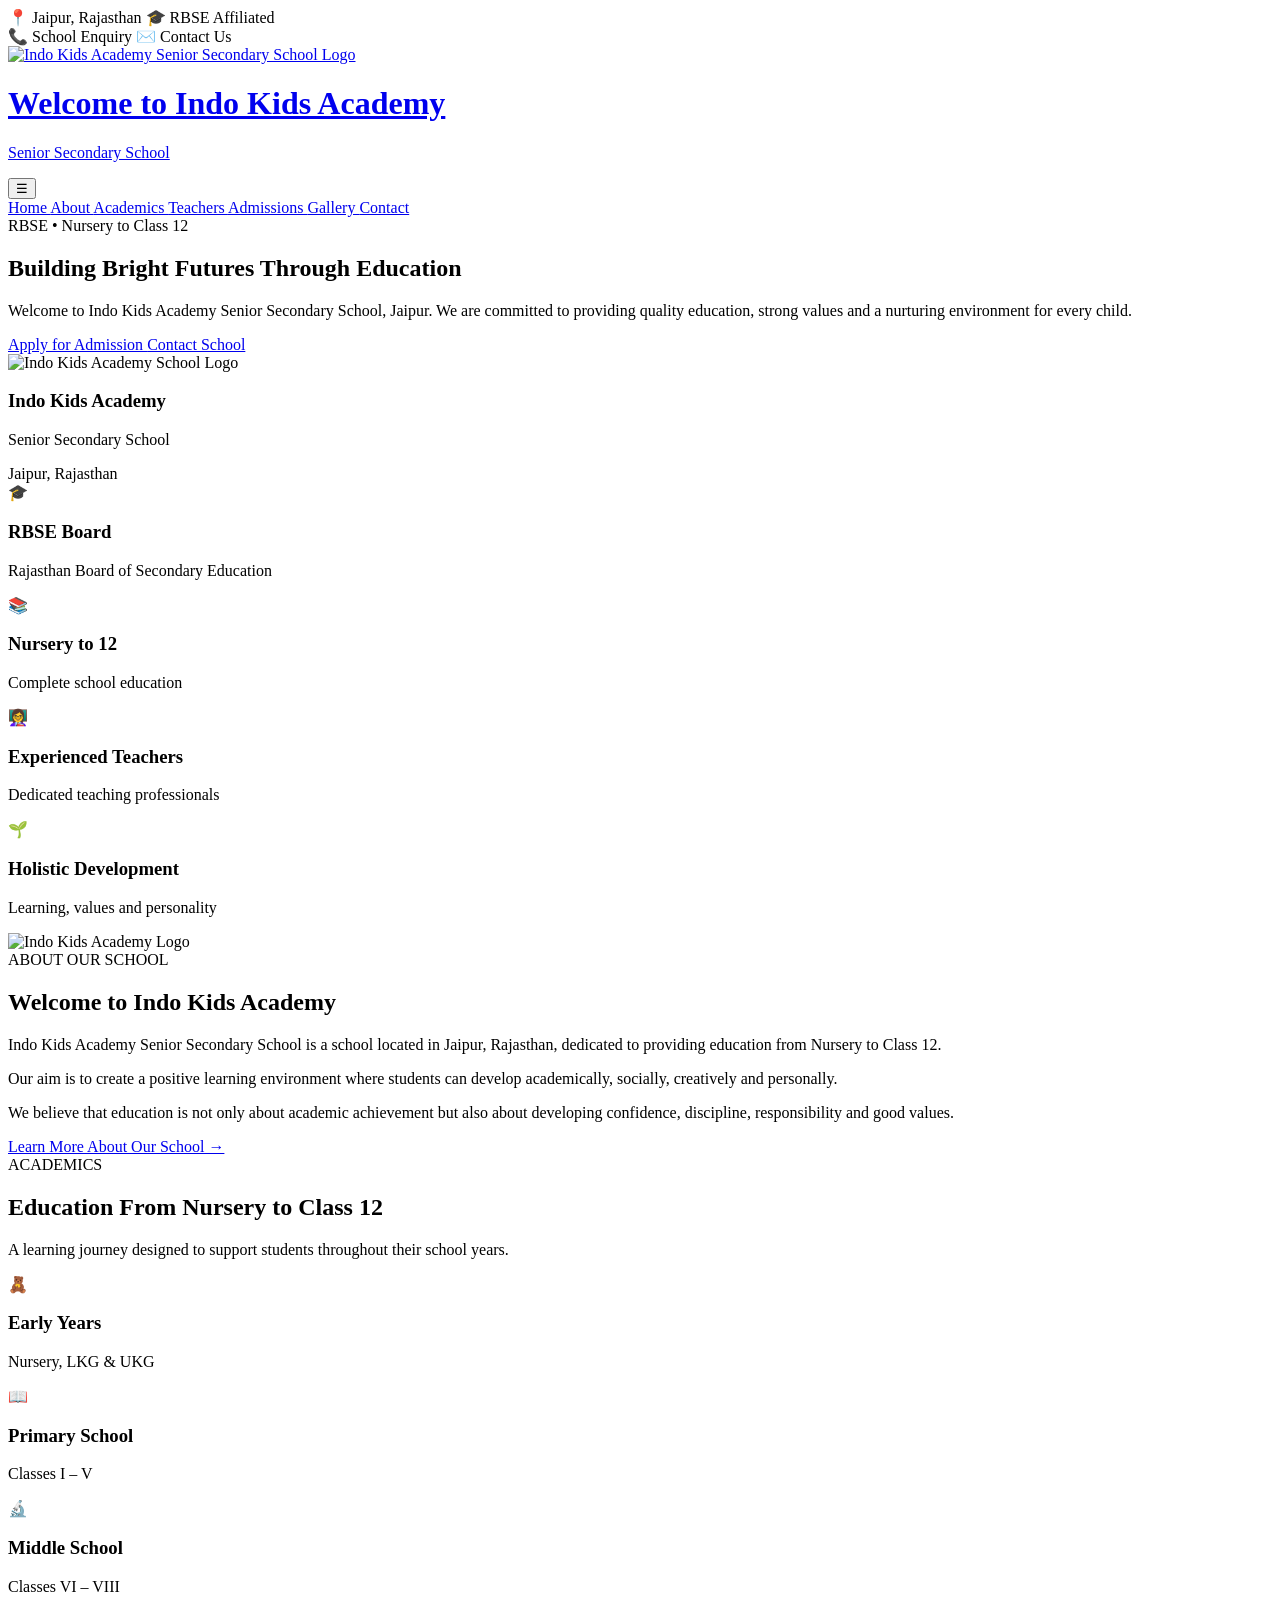
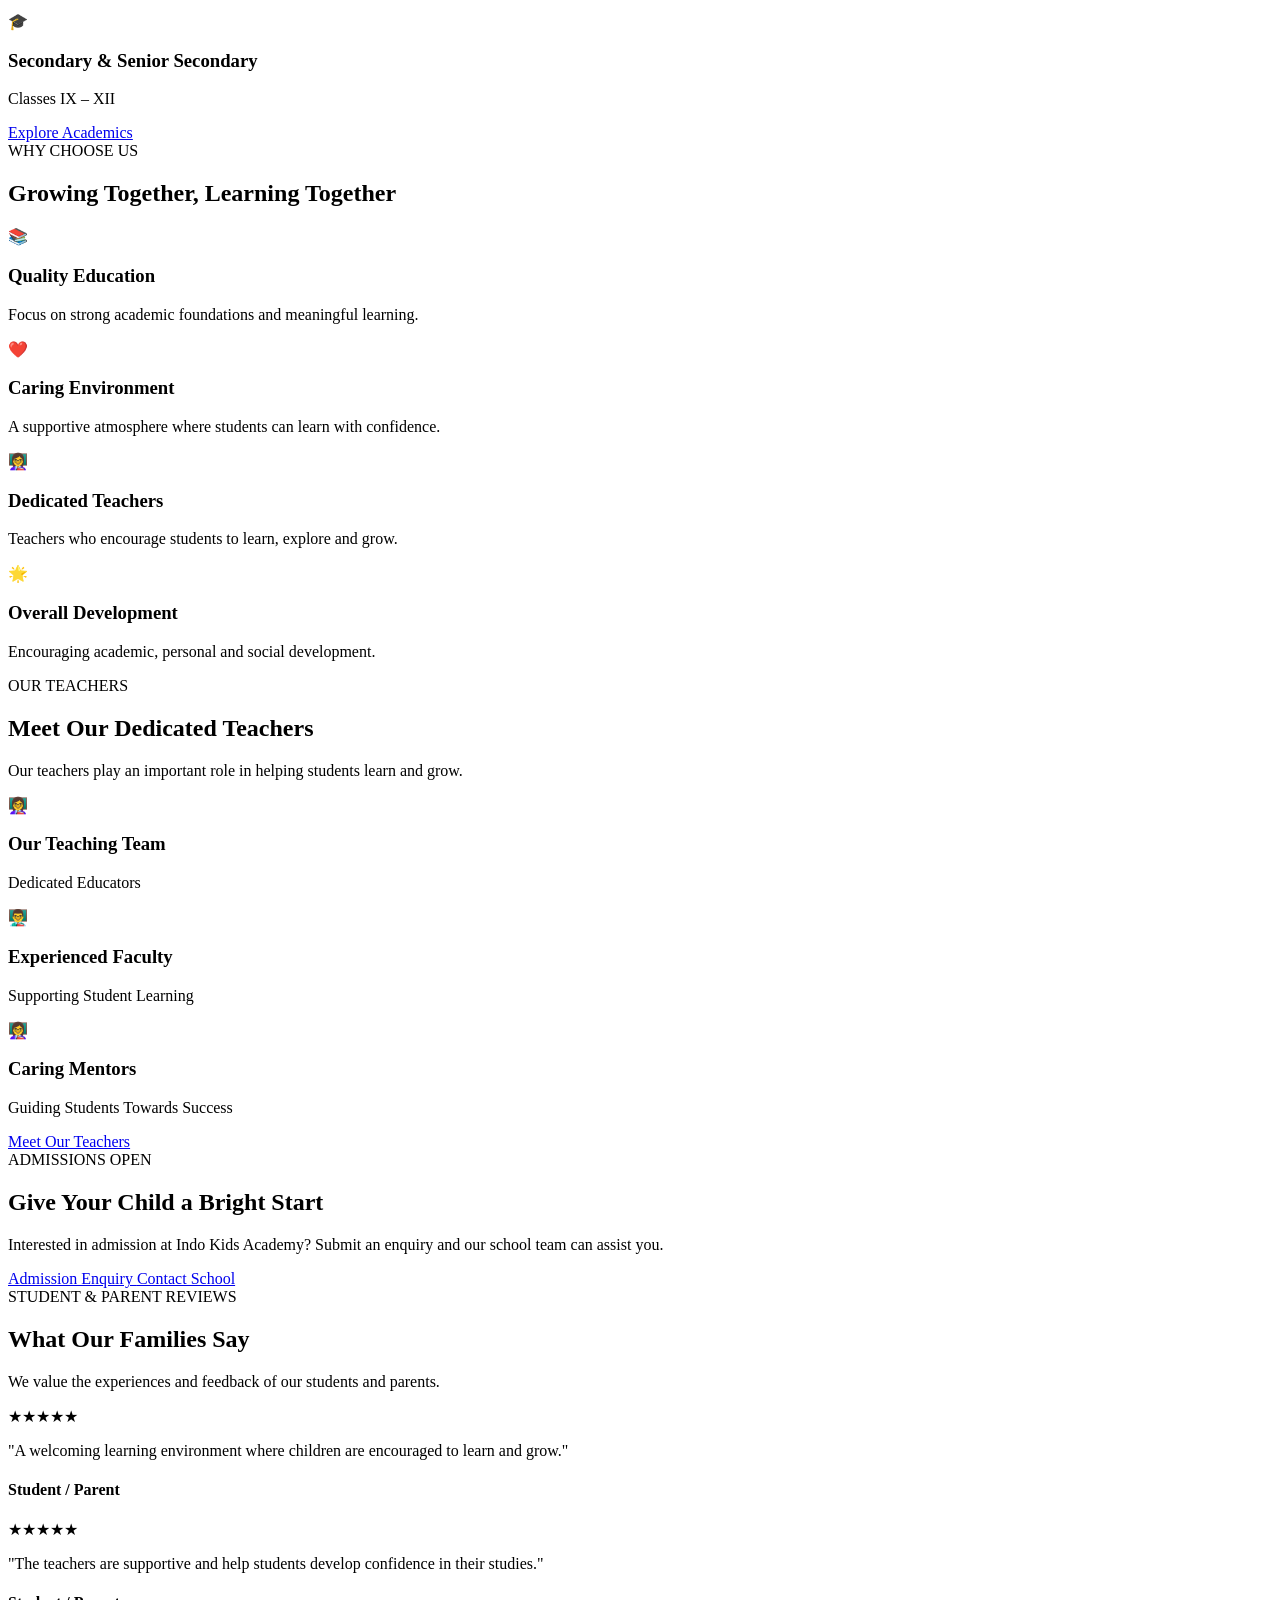
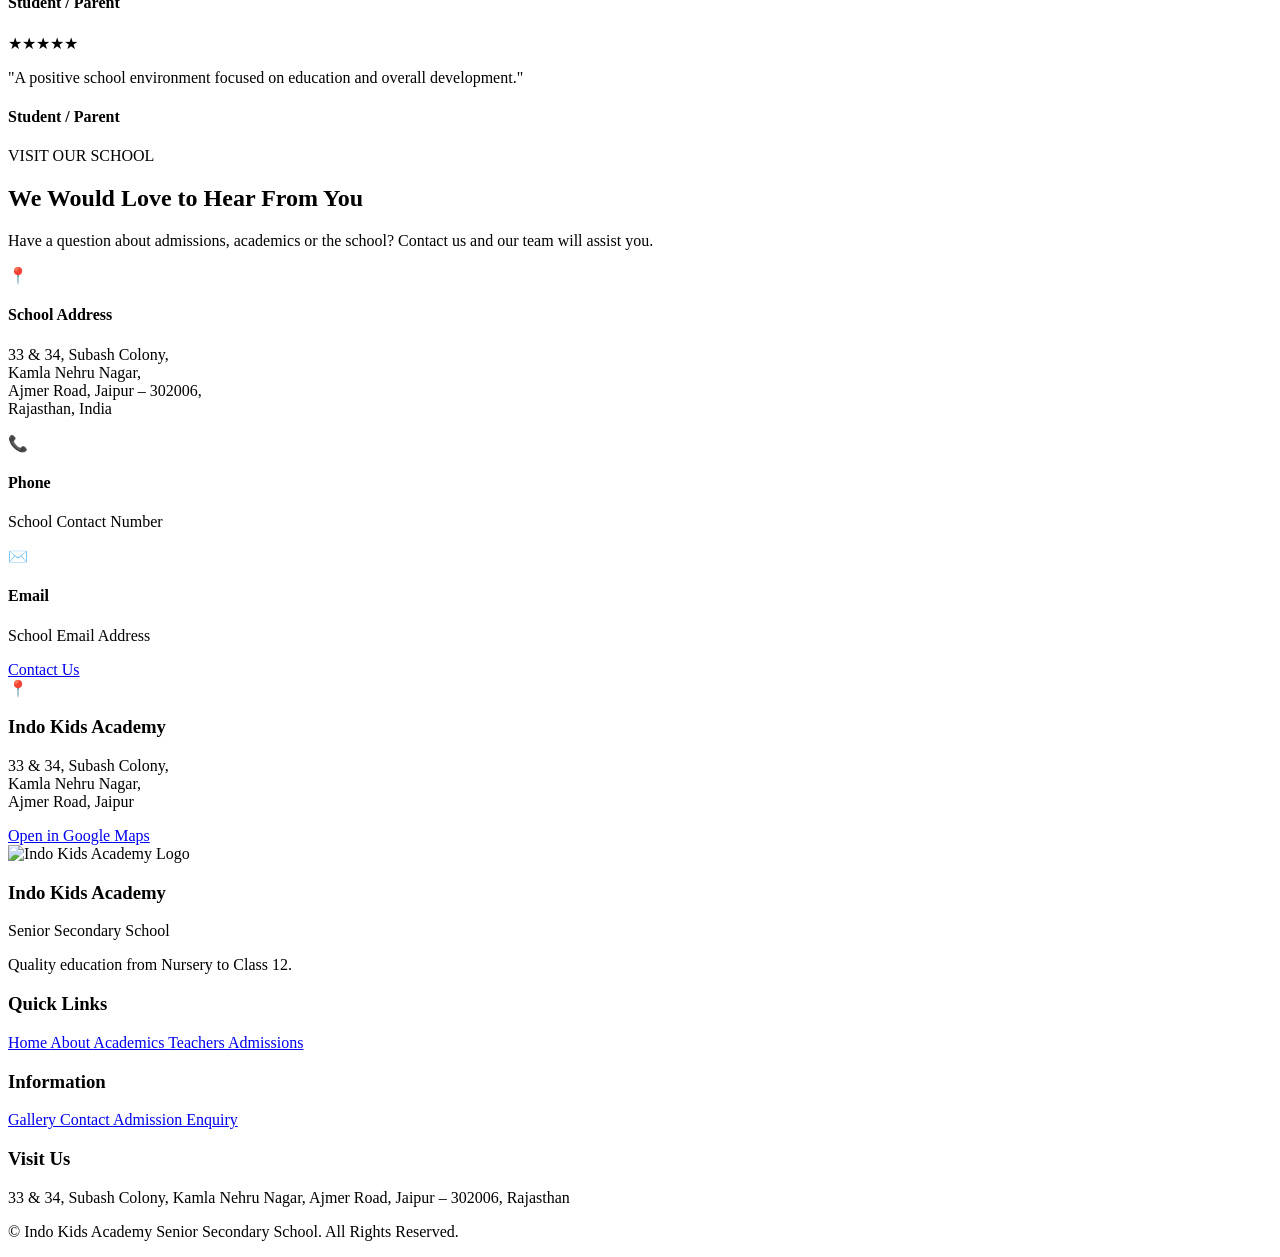
==== index.html @ ce38cd4b "Upload school website" ====
<!DOCTYPE html>
<html lang="en">
<head>
    <meta charset="UTF-8">

    <!-- Mobile Responsive -->
    <meta name="viewport" content="width=device-width, initial-scale=1.0">

    <!-- Website Title -->
    <title>Indo Kids Academy Senior Secondary School | Jaipur</title>

    <!-- SEO Description -->
    <meta
        name="description"
        content="Indo Kids Academy Senior Secondary School, Jaipur. RBSE affiliated school offering education from Nursery to Class 12."
    >

    <!-- Keywords -->
    <meta
        name="keywords"
        content="Indo Kids Academy, Jaipur school, RBSE school Jaipur, senior secondary school Jaipur, nursery to 12 school Jaipur"
    >

    <!-- Author -->
    <meta name="author" content="Indo Kids Academy Senior Secondary School">

    <!-- Favicon -->
    <link rel="icon" type="image/png" href="images/logo.png">

    <!-- Google Font -->
    <link rel="preconnect" href="https://fonts.googleapis.com">
    <link rel="preconnect" href="https://fonts.gstatic.com" crossorigin>

    <link
        href="https://fonts.googleapis.com/css2?family=Poppins:wght@300;400;500;600;700;800&display=swap"
        rel="stylesheet"
    >

    <!-- Main CSS -->
    <link rel="stylesheet" href="css/style.css">
</head>

<body>

    <!-- =====================================================
         TOP INFORMATION BAR
    ====================================================== -->

    <div class="top-bar">

        <div class="container">

            <div class="top-bar-left">
                <span>📍 Jaipur, Rajasthan</span>
                <span>🎓 RBSE Affiliated</span>
            </div>

            <div class="top-bar-right">
                <span>📞 School Enquiry</span>
                <span>✉️ Contact Us</span>
            </div>

        </div>

    </div>


    <!-- =====================================================
         HEADER / NAVIGATION
    ====================================================== -->

    <header class="header">

        <div class="container navbar">

            <!-- School Logo -->
            <a href="index.html" class="logo-container">

                <img
                    src="images/logo.png"
                    alt="Indo Kids Academy Senior Secondary School Logo"
                    class="school-logo"
                >

                <div class="school-name">

                    <h1>Welcome to Indo Kids Academy</h1>

                    <p>Senior Secondary School</p>

                </div>

            </a>


            <!-- Mobile Menu Button -->
            <button
                class="menu-toggle"
                id="menuToggle"
                aria-label="Open navigation menu"
            >
                ☰
            </button>


            <!-- Navigation -->
            <nav class="navigation" id="navigation">

                <a href="index.html" class="active">
                    Home
                </a>

                <a href="about.html">
                    About
                </a>

                <a href="academics.html">
                    Academics
                </a>

                <a href="teachers.html">
                    Teachers
                </a>

                <a href="admission.html">
                    Admissions
                </a>

                <a href="gallery.html">
                    Gallery
                </a>

                <a href="contact.html">
                    Contact
                </a>

            </nav>

        </div>

    </header>


    <!-- =====================================================
         HERO SECTION
    ====================================================== -->

    <main>

        <section class="hero">

            <div class="container hero-content">

                <div class="hero-text">

                    <span class="hero-badge">
                        RBSE • Nursery to Class 12
                    </span>

                    <h2>
                        Building Bright
                        <span>Futures</span>
                        Through Education
                    </h2>

                    <p>
                        Welcome to Indo Kids Academy Senior Secondary School,
                        Jaipur. We are committed to providing quality education,
                        strong values and a nurturing environment for every child.
                    </p>


                    <div class="hero-buttons">

                        <a href="admission.html" class="btn btn-primary">
                            Apply for Admission
                        </a>

                        <a href="contact.html" class="btn btn-secondary">
                            Contact School
                        </a>

                    </div>

                </div>


                <!-- Hero Logo/Card -->

                <div class="hero-image">

                    <div class="hero-logo-card">

                        <img
                            src="images/logo.png"
                            alt="Indo Kids Academy School Logo"
                        >

                        <h3>
                            Indo Kids Academy
                        </h3>

                        <p>
                            Senior Secondary School
                        </p>

                        <span>
                            Jaipur, Rajasthan
                        </span>

                    </div>

                </div>

            </div>

        </section>


        <!-- =================================================
             QUICK INFORMATION
        ================================================== -->

        <section class="quick-info">

            <div class="container quick-info-grid">


                <div class="info-card">

                    <div class="info-icon">
                        🎓
                    </div>

                    <div>
                        <h3>RBSE Board</h3>

                        <p>
                            Rajasthan Board of Secondary Education
                        </p>
                    </div>

                </div>


                <div class="info-card">

                    <div class="info-icon">
                        📚
                    </div>

                    <div>
                        <h3>Nursery to 12</h3>

                        <p>
                            Complete school education
                        </p>
                    </div>

                </div>


                <div class="info-card">

                    <div class="info-icon">
                        👩‍🏫
                    </div>

                    <div>
                        <h3>Experienced Teachers</h3>

                        <p>
                            Dedicated teaching professionals
                        </p>
                    </div>

                </div>


                <div class="info-card">

                    <div class="info-icon">
                        🌱
                    </div>

                    <div>
                        <h3>Holistic Development</h3>

                        <p>
                            Learning, values and personality
                        </p>
                    </div>

                </div>

            </div>

        </section>


        <!-- =================================================
             ABOUT SCHOOL
        ================================================== -->

        <section class="about-preview">

            <div class="container about-grid">


                <div class="about-image">

                    <div class="about-logo-wrapper">

                        <img
                            src="images/logo.png"
                            alt="Indo Kids Academy Logo"
                        >

                    </div>

                </div>


                <div class="about-content">

                    <span class="section-label">
                        ABOUT OUR SCHOOL
                    </span>

                    <h2>
                        Welcome to
                        <span>Indo Kids Academy</span>
                    </h2>

                    <p>
                        Indo Kids Academy Senior Secondary School is a school
                        located in Jaipur, Rajasthan, dedicated to providing
                        education from Nursery to Class 12.
                    </p>

                    <p>
                        Our aim is to create a positive learning environment
                        where students can develop academically, socially,
                        creatively and personally.
                    </p>

                    <p>
                        We believe that education is not only about academic
                        achievement but also about developing confidence,
                        discipline, responsibility and good values.
                    </p>


                    <a href="about.html" class="text-button">
                        Learn More About Our School →
                    </a>

                </div>

            </div>

        </section>


        <!-- =================================================
             ACADEMIC LEVELS
        ================================================== -->

        <section class="academic-preview">

            <div class="container">

                <div class="section-heading">

                    <span class="section-label">
                        ACADEMICS
                    </span>

                    <h2>
                        Education From
                        <span>Nursery to Class 12</span>
                    </h2>

                    <p>
                        A learning journey designed to support students
                        throughout their school years.
                    </p>

                </div>


                <div class="academic-grid">


                    <div class="academic-card">

                        <div class="academic-icon">
                            🧸
                        </div>

                        <h3>
                            Early Years
                        </h3>

                        <p>
                            Nursery, LKG & UKG
                        </p>

                    </div>


                    <div class="academic-card">

                        <div class="academic-icon">
                            📖
                        </div>

                        <h3>
                            Primary School
                        </h3>

                        <p>
                            Classes I – V
                        </p>

                    </div>


                    <div class="academic-card">

                        <div class="academic-icon">
                            🔬
                        </div>

                        <h3>
                            Middle School
                        </h3>

                        <p>
                            Classes VI – VIII
                        </p>

                    </div>


                    <div class="academic-card">

                        <div class="academic-icon">
                            🎓
                        </div>

                        <h3>
                            Secondary & Senior Secondary
                        </h3>

                        <p>
                            Classes IX – XII
                        </p>

                    </div>

                </div>


                <div class="center-button">

                    <a href="academics.html" class="btn btn-primary">
                        Explore Academics
                    </a>

                </div>

            </div>

        </section>


        <!-- =================================================
             WHY CHOOSE US
        ================================================== -->

        <section class="why-us">

            <div class="container">

                <div class="section-heading">

                    <span class="section-label">
                        WHY CHOOSE US
                    </span>

                    <h2>
                        Growing Together,
                        <span>Learning Together</span>
                    </h2>

                </div>


                <div class="features-grid">


                    <div class="feature-card">

                        <div class="feature-icon">
                            📚
                        </div>

                        <h3>
                            Quality Education
                        </h3>

                        <p>
                            Focus on strong academic foundations and
                            meaningful learning.
                        </p>

                    </div>


                    <div class="feature-card">

                        <div class="feature-icon">
                            ❤️
                        </div>

                        <h3>
                            Caring Environment
                        </h3>

                        <p>
                            A supportive atmosphere where students can
                            learn with confidence.
                        </p>

                    </div>


                    <div class="feature-card">

                        <div class="feature-icon">
                            👩‍🏫
                        </div>

                        <h3>
                            Dedicated Teachers
                        </h3>

                        <p>
                            Teachers who encourage students to learn,
                            explore and grow.
                        </p>

                    </div>


                    <div class="feature-card">

                        <div class="feature-icon">
                            🌟
                        </div>

                        <h3>
                            Overall Development
                        </h3>

                        <p>
                            Encouraging academic, personal and social
                            development.
                        </p>

                    </div>

                </div>

            </div>

        </section>


        <!-- =================================================
             TEACHERS PREVIEW
        ================================================== -->

        <section class="teachers-preview">

            <div class="container">

                <div class="section-heading">

                    <span class="section-label">
                        OUR TEACHERS
                    </span>

                    <h2>
                        Meet Our
                        <span>Dedicated Teachers</span>
                    </h2>

                    <p>
                        Our teachers play an important role in helping
                        students learn and grow.
                    </p>

                </div>


                <div class="teacher-preview-grid">


                    <div class="teacher-card">

                        <div class="teacher-placeholder">
                            👩‍🏫
                        </div>

                        <h3>
                            Our Teaching Team
                        </h3>

                        <p>
                            Dedicated Educators
                        </p>

                    </div>


                    <div class="teacher-card">

                        <div class="teacher-placeholder">
                            👨‍🏫
                        </div>

                        <h3>
                            Experienced Faculty
                        </h3>

                        <p>
                            Supporting Student Learning
                        </p>

                    </div>


                    <div class="teacher-card">

                        <div class="teacher-placeholder">
                            👩‍🏫
                        </div>

                        <h3>
                            Caring Mentors
                        </h3>

                        <p>
                            Guiding Students Towards Success
                        </p>

                    </div>

                </div>


                <div class="center-button">

                    <a href="teachers.html" class="btn btn-secondary">
                        Meet Our Teachers
                    </a>

                </div>

            </div>

        </section>


        <!-- =================================================
             ADMISSION CTA
        ================================================== -->

        <section class="admission-cta">

            <div class="container admission-content">

                <div>

                    <span class="section-label light">
                        ADMISSIONS OPEN
                    </span>

                    <h2>
                        Give Your Child a
                        <span>Bright Start</span>
                    </h2>

                    <p>
                        Interested in admission at Indo Kids Academy?
                        Submit an enquiry and our school team can assist you.
                    </p>

                </div>


                <div class="admission-buttons">

                    <a href="admission.html" class="btn btn-light">
                        Admission Enquiry
                    </a>

                    <a href="contact.html" class="btn btn-outline-light">
                        Contact School
                    </a>

                </div>

            </div>

        </section>


        <!-- =================================================
             REVIEWS
        ================================================== -->

        <section class="reviews-preview">

            <div class="container">

                <div class="section-heading">

                    <span class="section-label">
                        STUDENT & PARENT REVIEWS
                    </span>

                    <h2>
                        What Our
                        <span>Families Say</span>
                    </h2>

                    <p>
                        We value the experiences and feedback of our
                        students and parents.
                    </p>

                </div>


                <div class="reviews-grid">


                    <div class="review-card">

                        <div class="review-stars">
                            ★★★★★
                        </div>

                        <p>
                            "A welcoming learning environment where
                            children are encouraged to learn and grow."
                        </p>

                        <h4>
                            Student / Parent
                        </h4>

                    </div>


                    <div class="review-card">

                        <div class="review-stars">
                            ★★★★★
                        </div>

                        <p>
                            "The teachers are supportive and help students
                            develop confidence in their studies."
                        </p>

                        <h4>
                            Student / Parent
                        </h4>

                    </div>


                    <div class="review-card">

                        <div class="review-stars">
                            ★★★★★
                        </div>

                        <p>
                            "A positive school environment focused on
                            education and overall development."
                        </p>

                        <h4>
                            Student / Parent
                        </h4>

                    </div>

                </div>

            </div>

        </section>


        <!-- =================================================
             CONTACT / LOCATION
        ================================================== -->

        <section class="contact-preview">

            <div class="container contact-grid">


                <div class="contact-content">

                    <span class="section-label">
                        VISIT OUR SCHOOL
                    </span>

                    <h2>
                        We Would Love to
                        <span>Hear From You</span>
                    </h2>

                    <p>
                        Have a question about admissions, academics or
                        the school? Contact us and our team will assist you.
                    </p>


                    <div class="contact-details">


                        <div class="contact-item">

                            <div class="contact-icon">
                                📍
                            </div>

                            <div>

                                <h4>
                                    School Address
                                </h4>

                                <p>
                                    33 & 34, Subash Colony,<br>
                                    Kamla Nehru Nagar,<br>
                                    Ajmer Road, Jaipur – 302006,<br>
                                    Rajasthan, India
                                </p>

                            </div>

                        </div>


                        <div class="contact-item">

                            <div class="contact-icon">
                                📞
                            </div>

                            <div>

                                <h4>
                                    Phone
                                </h4>

                                <p>
                                    School Contact Number
                                </p>

                            </div>

                        </div>


                        <div class="contact-item">

                            <div class="contact-icon">
                                ✉️
                            </div>

                            <div>

                                <h4>
                                    Email
                                </h4>

                                <p>
                                    School Email Address
                                </p>

                            </div>

                        </div>

                    </div>


                    <a href="contact.html" class="btn btn-primary">
                        Contact Us
                    </a>

                </div>


                <div class="map-placeholder">

                    <div class="map-content">

                        <div class="map-icon">
                            📍
                        </div>

                        <h3>
                            Indo Kids Academy
                        </h3>

                        <p>
                            33 & 34, Subash Colony,<br>
                            Kamla Nehru Nagar,<br>
                            Ajmer Road, Jaipur
                        </p>

                        <a
                            href="https://www.google.com/maps/search/?api=1&query=Indo+Kids+Academy+Senior+Secondary+School+Jaipur"
                            target="_blank"
                            rel="noopener noreferrer"
                            class="map-button"
                        >
                            Open in Google Maps
                        </a>

                    </div>

                </div>

            </div>

        </section>

    </main>


    <!-- =====================================================
         FOOTER
    ====================================================== -->

    <footer class="footer">

        <div class="container footer-grid">


            <!-- School -->
            <div class="footer-school">

                <img
                    src="images/logo.png"
                    alt="Indo Kids Academy Logo"
                >

                <h3>
                    Indo Kids Academy
                </h3>

                <p>
                    Senior Secondary School
                </p>

                <p>
                    Quality education from Nursery to Class 12.
                </p>

            </div>


            <!-- Quick Links -->
            <div class="footer-column">

                <h3>
                    Quick Links
                </h3>

                <a href="index.html">
                    Home
                </a>

                <a href="about.html">
                    About
                </a>

                <a href="academics.html">
                    Academics
                </a>

                <a href="teachers.html">
                    Teachers
                </a>

                <a href="admission.html">
                    Admissions
                </a>

            </div>


            <!-- Important -->
            <div class="footer-column">

                <h3>
                    Information
                </h3>

                <a href="gallery.html">
                    Gallery
                </a>

                <a href="contact.html">
                    Contact
                </a>

                <a href="admission.html">
                    Admission Enquiry
                </a>

            </div>


            <!-- Address -->
            <div class="footer-column">

                <h3>
                    Visit Us
                </h3>

                <p>
                    33 & 34, Subash Colony,
                    Kamla Nehru Nagar,
                    Ajmer Road,
                    Jaipur – 302006,
                    Rajasthan
                </p>

            </div>

        </div>


        <div class="footer-bottom">

            <div class="container">

                <p>
                    © <span id="currentYear"></span>
                    Indo Kids Academy Senior Secondary School.
                    All Rights Reserved.
                </p>

            </div>

        </div>

    </footer>


    <!-- =====================================================
         JAVASCRIPT
    ====================================================== -->

    <script src="js/script.js"></script>

</body>
</html>
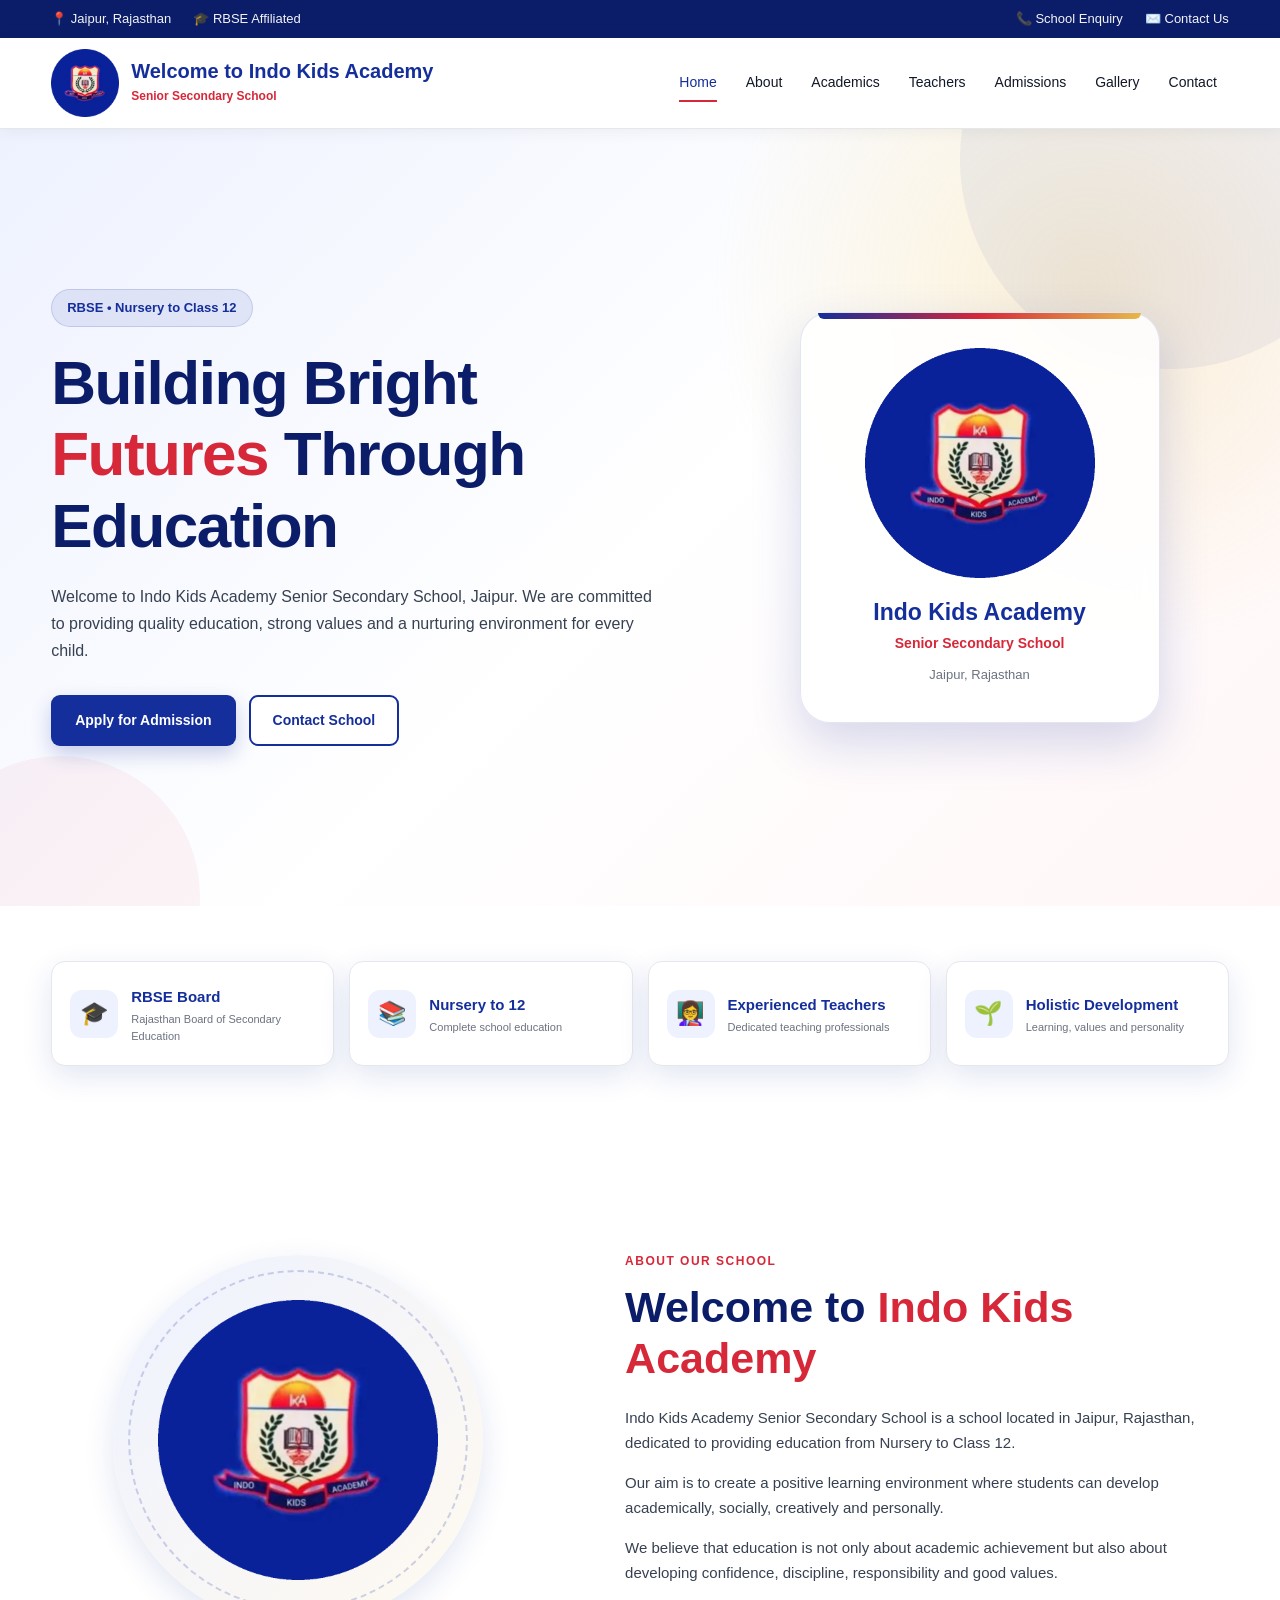
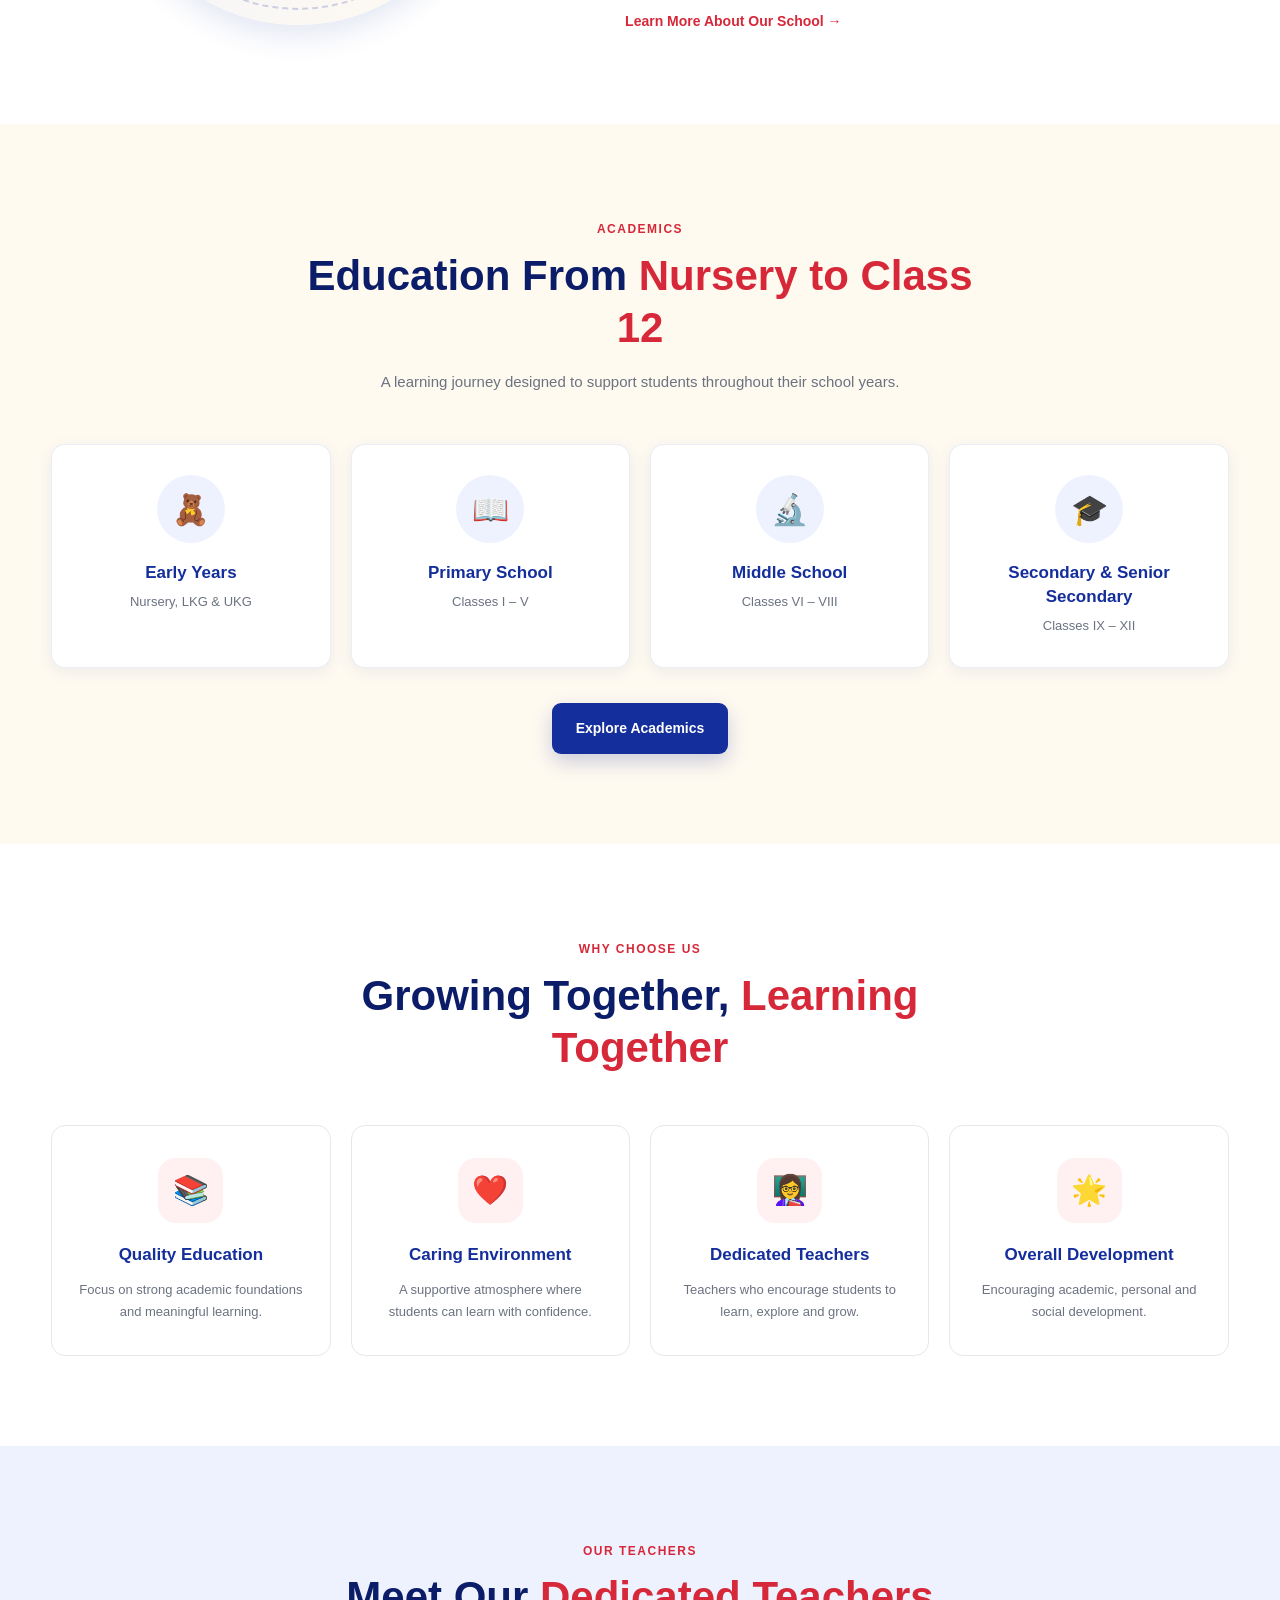
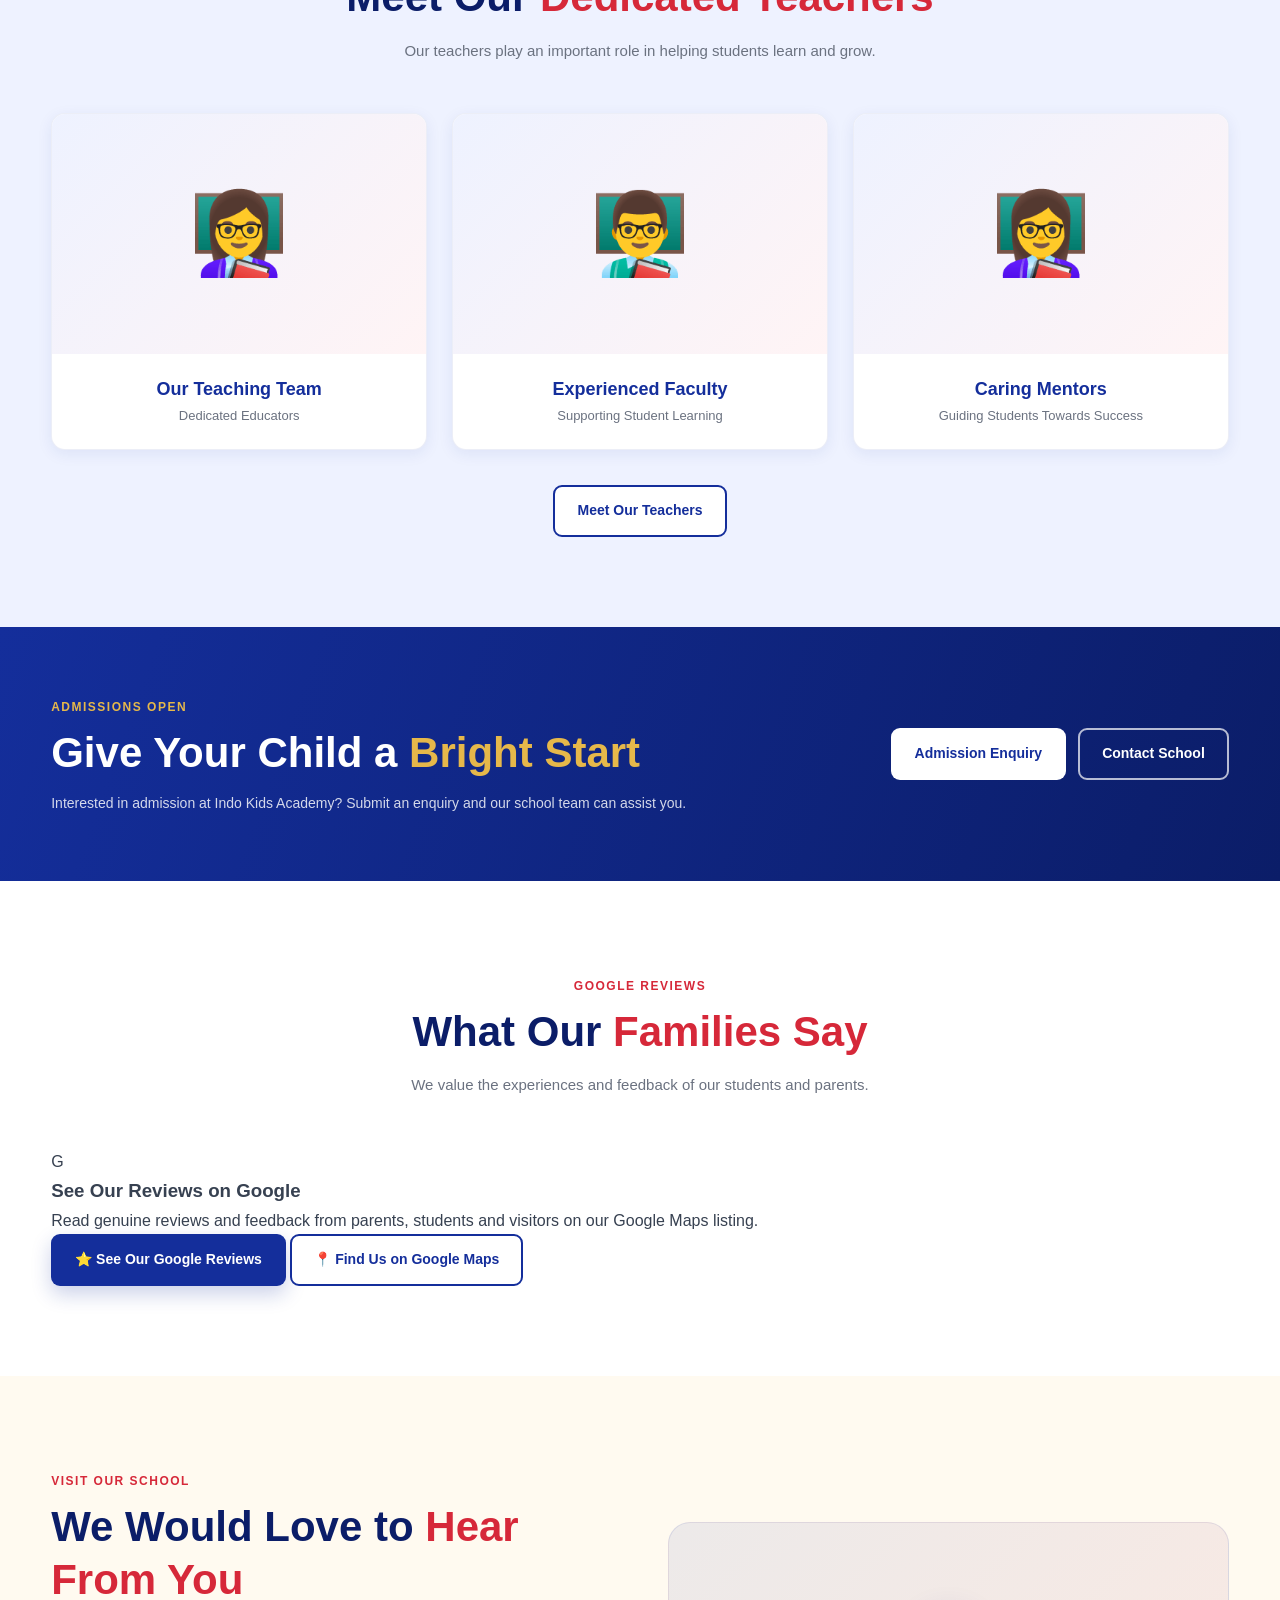
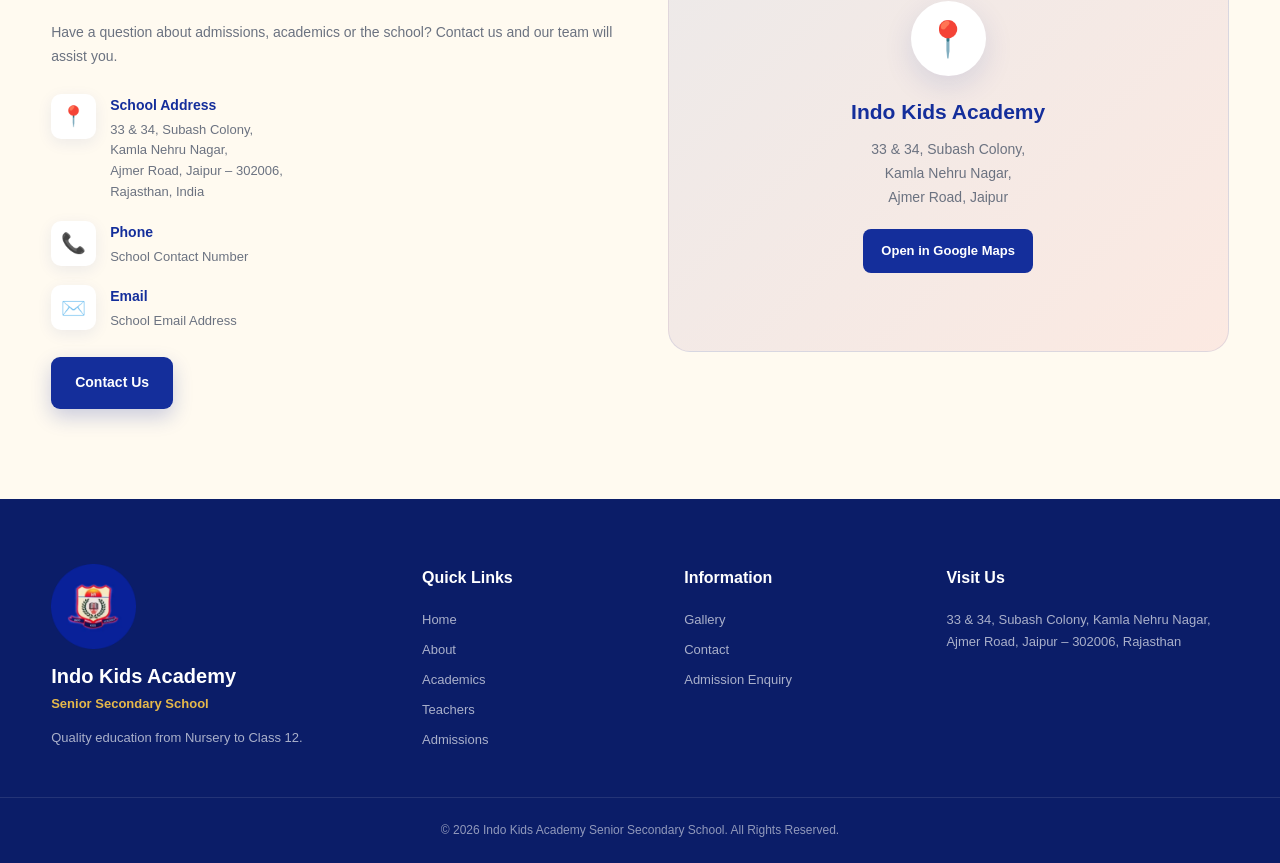
==== commit b518d00f: "Update index.html" ====
--- a/index.html
+++ b/index.html
@@ -718,94 +718,82 @@
         </section>
 
 
-        <!-- =================================================
-             REVIEWS
-        ================================================== -->
-
-        <section class="reviews-preview">
-
-            <div class="container">
-
-                <div class="section-heading">
-
-                    <span class="section-label">
-                        STUDENT & PARENT REVIEWS
-                    </span>
-
-                    <h2>
-                        What Our
-                        <span>Families Say</span>
-                    </h2>
-
-                    <p>
-                        We value the experiences and feedback of our
-                        students and parents.
-                    </p>
-
-                </div>
-
-
-                <div class="reviews-grid">
-
-
-                    <div class="review-card">
-
-                        <div class="review-stars">
-                            ★★★★★
-                        </div>
-
-                        <p>
-                            "A welcoming learning environment where
-                            children are encouraged to learn and grow."
-                        </p>
-
-                        <h4>
-                            Student / Parent
-                        </h4>
-
-                    </div>
-
-
-                    <div class="review-card">
-
-                        <div class="review-stars">
-                            ★★★★★
-                        </div>
-
-                        <p>
-                            "The teachers are supportive and help students
-                            develop confidence in their studies."
-                        </p>
-
-                        <h4>
-                            Student / Parent
-                        </h4>
-
-                    </div>
-
-
-                    <div class="review-card">
-
-                        <div class="review-stars">
-                            ★★★★★
-                        </div>
-
-                        <p>
-                            "A positive school environment focused on
-                            education and overall development."
-                        </p>
-
-                        <h4>
-                            Student / Parent
-                        </h4>
-
-                    </div>
-
-                </div>
-
-            </div>
-
-        </section>
+        <!-- =====================================================
+     GOOGLE REVIEWS
+====================================================== -->
+
+<section class="google-reviews-section">
+
+    <div class="container">
+
+        <div class="section-heading">
+
+            <span class="section-label">
+                GOOGLE REVIEWS
+            </span>
+
+            <h2>
+                What Our
+                <span>Families Say</span>
+            </h2>
+
+            <p>
+                We value the experiences and feedback of our
+                students and parents.
+            </p>
+
+        </div>
+
+
+        <div class="google-review-box">
+
+            <!-- Google Icon -->
+
+            <div class="google-review-icon">
+                G
+            </div>
+
+
+            <h3>
+                See Our Reviews on Google
+            </h3>
+
+
+            <p>
+                Read genuine reviews and feedback from
+                parents, students and visitors on our
+                Google Maps listing.
+            </p>
+
+
+            <div class="google-review-buttons">
+
+                <a
+                    href="https://www.google.com/maps/search/?api=1&query=Indo%20Kids%20Academy%20Senior%20Secondary%20School%2C%2033%20%26%2034%20Subash%20Colony%2C%20Kamla%20Nehru%20Nagar%2C%20Ajmer%20Road%2C%20Jaipur%20302006"
+                    target="_blank"
+                    rel="noopener noreferrer"
+                    class="btn btn-primary"
+                >
+                    ⭐ See Our Google Reviews
+                </a>
+
+
+                <a
+                    href="https://www.google.com/maps/search/?api=1&query=Indo%20Kids%20Academy%20Senior%20Secondary%20School%2C%2033%20%26%2034%20Subash%20Colony%2C%20Kamla%20Nehru%20Nagar%2C%20Ajmer%20Road%2C%20Jaipur%20302006"
+                    target="_blank"
+                    rel="noopener noreferrer"
+                    class="btn btn-secondary"
+                >
+                    📍 Find Us on Google Maps
+                </a>
+
+            </div>
+
+        </div>
+
+    </div>
+
+</section>
 
 
         <!-- =================================================
@@ -1078,4 +1066,4 @@
     <script src="js/script.js"></script>
 
 </body>
-</html>+</html>
--- a/css/style.css
+++ b/css/style.css
@@ -0,0 +1,1418 @@
+/* =========================================================
+   INDO KIDS ACADEMY
+   Main Website Styles
+========================================================= */
+
+
+/* =========================================================
+   1. GLOBAL VARIABLES
+========================================================= */
+
+:root {
+    --primary-blue: #142e9b;
+    --dark-blue: #0b1d68;
+    --light-blue: #eef2ff;
+
+    --primary-red: #d62839;
+    --dark-red: #a7192b;
+    --light-red: #fff0f2;
+
+    --gold: #e6b84a;
+    --cream: #fffaf0;
+
+    --white: #ffffff;
+    --black: #111827;
+    --text: #374151;
+    --muted: #6b7280;
+
+    --border: #e5e7eb;
+
+    --shadow-sm: 0 4px 15px rgba(20, 46, 155, 0.08);
+    --shadow-md: 0 10px 30px rgba(20, 46, 155, 0.12);
+    --shadow-lg: 0 20px 50px rgba(20, 46, 155, 0.18);
+
+    --radius-sm: 8px;
+    --radius-md: 14px;
+    --radius-lg: 22px;
+
+    --container-width: 1200px;
+}
+
+
+/* =========================================================
+   2. RESET
+========================================================= */
+
+* {
+    margin: 0;
+    padding: 0;
+    box-sizing: border-box;
+}
+
+html {
+    scroll-behavior: smooth;
+}
+
+body {
+    font-family: "Poppins", sans-serif;
+    background: var(--white);
+    color: var(--text);
+    line-height: 1.7;
+    overflow-x: hidden;
+}
+
+img {
+    max-width: 100%;
+    display: block;
+}
+
+a {
+    text-decoration: none;
+    color: inherit;
+}
+
+button,
+input,
+textarea,
+select {
+    font-family: inherit;
+}
+
+
+/* =========================================================
+   3. COMMON CONTAINER
+========================================================= */
+
+.container {
+    width: min(92%, var(--container-width));
+    margin: 0 auto;
+}
+
+
+/* =========================================================
+   4. TOP BAR
+========================================================= */
+
+.top-bar {
+    background: var(--dark-blue);
+    color: var(--white);
+    font-size: 13px;
+}
+
+.top-bar .container {
+    min-height: 38px;
+    display: flex;
+    align-items: center;
+    justify-content: space-between;
+    gap: 20px;
+}
+
+.top-bar-left,
+.top-bar-right {
+    display: flex;
+    align-items: center;
+    gap: 22px;
+}
+
+.top-bar span {
+    opacity: 0.95;
+}
+
+
+/* =========================================================
+   5. HEADER / NAVBAR
+========================================================= */
+
+.header {
+    position: sticky;
+    top: 0;
+    z-index: 1000;
+    background: rgba(255, 255, 255, 0.97);
+    border-bottom: 1px solid var(--border);
+    box-shadow: 0 3px 15px rgba(0, 0, 0, 0.05);
+}
+
+.navbar {
+    min-height: 90px;
+    display: flex;
+    align-items: center;
+    justify-content: space-between;
+    gap: 25px;
+}
+
+
+/* Logo */
+
+.logo-container {
+    display: flex;
+    align-items: center;
+    gap: 12px;
+    min-width: 260px;
+}
+
+.school-logo {
+    width: 68px;
+    height: 68px;
+    object-fit: contain;
+}
+
+.school-name h1 {
+    color: var(--primary-blue);
+    font-size: 20px;
+    line-height: 1.2;
+    font-weight: 800;
+}
+
+.school-name p {
+    color: var(--primary-red);
+    font-size: 12px;
+    font-weight: 600;
+    margin-top: 3px;
+}
+
+
+/* Navigation */
+
+.navigation {
+    display: flex;
+    align-items: center;
+    justify-content: flex-end;
+    gap: 5px;
+}
+
+.navigation a {
+    position: relative;
+    padding: 10px 12px;
+    color: var(--black);
+    font-size: 14px;
+    font-weight: 500;
+    transition: 0.3s ease;
+}
+
+.navigation a::after {
+    content: "";
+    position: absolute;
+    left: 12px;
+    right: 12px;
+    bottom: 3px;
+    height: 2px;
+    background: var(--primary-red);
+    transform: scaleX(0);
+    transform-origin: center;
+    transition: 0.3s ease;
+}
+
+.navigation a:hover,
+.navigation a.active {
+    color: var(--primary-blue);
+}
+
+.navigation a:hover::after,
+.navigation a.active::after {
+    transform: scaleX(1);
+}
+
+
+/* Mobile menu button */
+
+.menu-toggle {
+    display: none;
+    border: none;
+    background: var(--primary-blue);
+    color: white;
+    width: 44px;
+    height: 44px;
+    border-radius: 8px;
+    font-size: 22px;
+    cursor: pointer;
+}
+
+
+/* =========================================================
+   6. HERO SECTION
+========================================================= */
+
+.hero {
+    position: relative;
+    overflow: hidden;
+    min-height: 650px;
+    display: flex;
+    align-items: center;
+    background:
+        radial-gradient(
+            circle at 85% 20%,
+            rgba(230, 184, 74, 0.22),
+            transparent 30%
+        ),
+        linear-gradient(
+            135deg,
+            #eef2ff 0%,
+            #ffffff 52%,
+            #fff6f7 100%
+        );
+}
+
+.hero::before {
+    content: "";
+    position: absolute;
+    width: 420px;
+    height: 420px;
+    border-radius: 50%;
+    background: rgba(20, 46, 155, 0.06);
+    top: -180px;
+    right: -100px;
+}
+
+.hero::after {
+    content: "";
+    position: absolute;
+    width: 280px;
+    height: 280px;
+    border-radius: 50%;
+    background: rgba(214, 40, 57, 0.05);
+    bottom: -130px;
+    left: -80px;
+}
+
+.hero-content {
+    position: relative;
+    z-index: 2;
+    display: grid;
+    grid-template-columns: 1.1fr 0.9fr;
+    align-items: center;
+    gap: 70px;
+    padding: 70px 0;
+}
+
+.hero-text {
+    max-width: 650px;
+}
+
+.hero-badge {
+    display: inline-flex;
+    align-items: center;
+    padding: 7px 15px;
+    border-radius: 50px;
+    background: rgba(20, 46, 155, 0.09);
+    border: 1px solid rgba(20, 46, 155, 0.15);
+    color: var(--primary-blue);
+    font-size: 13px;
+    font-weight: 600;
+    margin-bottom: 20px;
+}
+
+.hero-text h2 {
+    color: var(--dark-blue);
+    font-size: clamp(38px, 5vw, 62px);
+    line-height: 1.15;
+    font-weight: 800;
+    letter-spacing: -1.5px;
+    margin-bottom: 22px;
+}
+
+.hero-text h2 span {
+    color: var(--primary-red);
+}
+
+.hero-text > p {
+    max-width: 620px;
+    color: var(--text);
+    font-size: 16px;
+    margin-bottom: 30px;
+}
+
+.hero-buttons {
+    display: flex;
+    flex-wrap: wrap;
+    gap: 13px;
+}
+
+
+/* Hero logo card */
+
+.hero-image {
+    display: flex;
+    align-items: center;
+    justify-content: center;
+}
+
+.hero-logo-card {
+    position: relative;
+    width: 360px;
+    min-height: 410px;
+    padding: 35px 25px;
+    border-radius: 30px;
+    background: rgba(255, 255, 255, 0.88);
+    border: 1px solid rgba(20, 46, 155, 0.12);
+    box-shadow: var(--shadow-lg);
+    text-align: center;
+    backdrop-filter: blur(10px);
+}
+
+.hero-logo-card::before {
+    content: "";
+    position: absolute;
+    width: 90%;
+    height: 6px;
+    top: 0;
+    left: 5%;
+    border-radius: 0 0 10px 10px;
+    background: linear-gradient(
+        90deg,
+        var(--primary-blue),
+        var(--primary-red),
+        var(--gold)
+    );
+}
+
+.hero-logo-card img {
+    width: 230px;
+    height: 230px;
+    object-fit: contain;
+    margin: 0 auto 15px;
+}
+
+.hero-logo-card h3 {
+    color: var(--primary-blue);
+    font-size: 23px;
+    font-weight: 800;
+}
+
+.hero-logo-card p {
+    color: var(--primary-red);
+    font-size: 14px;
+    font-weight: 600;
+}
+
+.hero-logo-card span {
+    display: inline-block;
+    margin-top: 8px;
+    color: var(--muted);
+    font-size: 13px;
+}
+
+
+/* =========================================================
+   7. BUTTONS
+========================================================= */
+
+.btn {
+    display: inline-flex;
+    align-items: center;
+    justify-content: center;
+    min-height: 48px;
+    padding: 12px 22px;
+    border-radius: 9px;
+    font-size: 14px;
+    font-weight: 600;
+    border: 2px solid transparent;
+    transition: 0.3s ease;
+    cursor: pointer;
+}
+
+.btn-primary {
+    background: var(--primary-blue);
+    color: var(--white);
+    box-shadow: 0 8px 20px rgba(20, 46, 155, 0.22);
+}
+
+.btn-primary:hover {
+    background: var(--dark-blue);
+    transform: translateY(-2px);
+}
+
+.btn-secondary {
+    background: var(--white);
+    color: var(--primary-blue);
+    border-color: var(--primary-blue);
+}
+
+.btn-secondary:hover {
+    background: var(--primary-blue);
+    color: var(--white);
+    transform: translateY(-2px);
+}
+
+.btn-light {
+    background: var(--white);
+    color: var(--primary-blue);
+}
+
+.btn-light:hover {
+    background: var(--cream);
+    transform: translateY(-2px);
+}
+
+.btn-outline-light {
+    background: transparent;
+    border-color: rgba(255, 255, 255, 0.7);
+    color: var(--white);
+}
+
+.btn-outline-light:hover {
+    background: var(--white);
+    color: var(--primary-blue);
+}
+
+.text-button {
+    display: inline-block;
+    margin-top: 10px;
+    color: var(--primary-red);
+    font-weight: 700;
+    font-size: 14px;
+    transition: 0.3s ease;
+}
+
+.text-button:hover {
+    color: var(--primary-blue);
+    transform: translateX(4px);
+}
+
+
+/* =========================================================
+   8. QUICK INFORMATION
+========================================================= */
+
+.quick-info {
+    position: relative;
+    z-index: 5;
+    margin-top: -35px;
+}
+
+.quick-info-grid {
+    display: grid;
+    grid-template-columns: repeat(4, 1fr);
+    gap: 15px;
+}
+
+.info-card {
+    display: flex;
+    align-items: center;
+    gap: 13px;
+    min-height: 105px;
+    padding: 18px;
+    background: var(--white);
+    border-radius: var(--radius-md);
+    box-shadow: var(--shadow-md);
+    border: 1px solid var(--border);
+}
+
+.info-icon {
+    flex: 0 0 48px;
+    width: 48px;
+    height: 48px;
+    display: grid;
+    place-items: center;
+    border-radius: 12px;
+    background: var(--light-blue);
+    font-size: 23px;
+}
+
+.info-card h3 {
+    color: var(--primary-blue);
+    font-size: 15px;
+    margin-bottom: 2px;
+}
+
+.info-card p {
+    color: var(--muted);
+    font-size: 11px;
+    line-height: 1.5;
+}
+
+
+/* =========================================================
+   9. COMMON SECTION
+========================================================= */
+
+section {
+    padding: 90px 0;
+}
+
+.section-heading {
+    max-width: 720px;
+    margin: 0 auto 50px;
+    text-align: center;
+}
+
+.section-label {
+    display: inline-block;
+    margin-bottom: 10px;
+    color: var(--primary-red);
+    font-size: 12px;
+    font-weight: 800;
+    letter-spacing: 1.5px;
+}
+
+.section-heading h2 {
+    color: var(--dark-blue);
+    font-size: clamp(28px, 4vw, 42px);
+    line-height: 1.25;
+    font-weight: 800;
+    margin-bottom: 14px;
+}
+
+.section-heading h2 span {
+    color: var(--primary-red);
+}
+
+.section-heading p {
+    color: var(--muted);
+    font-size: 15px;
+}
+
+
+/* =========================================================
+   10. ABOUT SECTION
+========================================================= */
+
+.about-preview {
+    background: var(--white);
+}
+
+.about-grid {
+    display: grid;
+    grid-template-columns: 0.9fr 1.1fr;
+    align-items: center;
+    gap: 80px;
+}
+
+.about-image {
+    display: flex;
+    justify-content: center;
+}
+
+.about-logo-wrapper {
+    position: relative;
+    width: 370px;
+    height: 370px;
+    display: grid;
+    place-items: center;
+    border-radius: 50%;
+    background:
+        linear-gradient(
+            135deg,
+            var(--light-blue),
+            var(--cream)
+        );
+    box-shadow: var(--shadow-md);
+}
+
+.about-logo-wrapper::before {
+    content: "";
+    position: absolute;
+    inset: 15px;
+    border: 2px dashed rgba(20, 46, 155, 0.2);
+    border-radius: 50%;
+}
+
+.about-logo-wrapper img {
+    width: 280px;
+    height: 280px;
+    object-fit: contain;
+    position: relative;
+    z-index: 2;
+}
+
+.about-content h2 {
+    color: var(--dark-blue);
+    font-size: clamp(30px, 4vw, 43px);
+    line-height: 1.2;
+    margin-bottom: 20px;
+}
+
+.about-content h2 span {
+    color: var(--primary-red);
+}
+
+.about-content p {
+    color: var(--text);
+    font-size: 15px;
+    margin-bottom: 14px;
+}
+
+
+/* =========================================================
+   11. ACADEMIC SECTION
+========================================================= */
+
+.academic-preview {
+    background: var(--cream);
+}
+
+.academic-grid {
+    display: grid;
+    grid-template-columns: repeat(4, 1fr);
+    gap: 20px;
+}
+
+.academic-card {
+    position: relative;
+    padding: 30px 20px;
+    text-align: center;
+    background: var(--white);
+    border: 1px solid rgba(20, 46, 155, 0.08);
+    border-radius: var(--radius-md);
+    box-shadow: var(--shadow-sm);
+    transition: 0.3s ease;
+}
+
+.academic-card:hover {
+    transform: translateY(-7px);
+    box-shadow: var(--shadow-md);
+    border-color: rgba(20, 46, 155, 0.2);
+}
+
+.academic-icon {
+    width: 68px;
+    height: 68px;
+    display: grid;
+    place-items: center;
+    margin: 0 auto 18px;
+    border-radius: 50%;
+    background: var(--light-blue);
+    font-size: 30px;
+}
+
+.academic-card h3 {
+    color: var(--primary-blue);
+    font-size: 17px;
+    line-height: 1.4;
+    margin-bottom: 6px;
+}
+
+.academic-card p {
+    color: var(--muted);
+    font-size: 13px;
+}
+
+.center-button {
+    margin-top: 35px;
+    text-align: center;
+}
+
+
+/* =========================================================
+   12. WHY US
+========================================================= */
+
+.why-us {
+    background: var(--white);
+}
+
+.features-grid {
+    display: grid;
+    grid-template-columns: repeat(4, 1fr);
+    gap: 20px;
+}
+
+.feature-card {
+    padding: 32px 22px;
+    text-align: center;
+    border: 1px solid var(--border);
+    border-radius: var(--radius-md);
+    background: var(--white);
+    transition: 0.3s ease;
+}
+
+.feature-card:hover {
+    transform: translateY(-5px);
+    box-shadow: var(--shadow-md);
+    border-color: rgba(20, 46, 155, 0.15);
+}
+
+.feature-icon {
+    width: 65px;
+    height: 65px;
+    display: grid;
+    place-items: center;
+    margin: 0 auto 18px;
+    border-radius: 18px;
+    background: var(--light-red);
+    font-size: 29px;
+}
+
+.feature-card h3 {
+    color: var(--primary-blue);
+    font-size: 17px;
+    margin-bottom: 9px;
+}
+
+.feature-card p {
+    color: var(--muted);
+    font-size: 13px;
+}
+
+
+/* =========================================================
+   13. TEACHERS
+========================================================= */
+
+.teachers-preview {
+    background: var(--light-blue);
+}
+
+.teacher-preview-grid {
+    display: grid;
+    grid-template-columns: repeat(3, 1fr);
+    gap: 25px;
+}
+
+.teacher-card {
+    overflow: hidden;
+    text-align: center;
+    background: var(--white);
+    border-radius: var(--radius-md);
+    border: 1px solid rgba(20, 46, 155, 0.08);
+    box-shadow: var(--shadow-sm);
+    transition: 0.3s ease;
+}
+
+.teacher-card:hover {
+    transform: translateY(-6px);
+    box-shadow: var(--shadow-md);
+}
+
+.teacher-placeholder {
+    min-height: 240px;
+    display: grid;
+    place-items: center;
+    background:
+        linear-gradient(
+            135deg,
+            #eef2ff,
+            #fff4f5
+        );
+    font-size: 80px;
+}
+
+.teacher-card h3 {
+    color: var(--primary-blue);
+    font-size: 18px;
+    margin-top: 20px;
+}
+
+.teacher-card p {
+    color: var(--muted);
+    font-size: 13px;
+    padding-bottom: 22px;
+}
+
+
+/* =========================================================
+   14. ADMISSION CTA
+========================================================= */
+
+.admission-cta {
+    padding: 65px 0;
+    background:
+        linear-gradient(
+            110deg,
+            var(--primary-blue),
+            var(--dark-blue)
+        );
+    color: var(--white);
+}
+
+.admission-content {
+    display: flex;
+    align-items: center;
+    justify-content: space-between;
+    gap: 35px;
+}
+
+.section-label.light {
+    color: var(--gold);
+}
+
+.admission-content h2 {
+    max-width: 680px;
+    color: var(--white);
+    font-size: clamp(28px, 4vw, 42px);
+    line-height: 1.25;
+    margin-bottom: 12px;
+}
+
+.admission-content h2 span {
+    color: var(--gold);
+}
+
+.admission-content p {
+    max-width: 650px;
+    color: rgba(255, 255, 255, 0.82);
+    font-size: 14px;
+}
+
+.admission-buttons {
+    display: flex;
+    flex-wrap: wrap;
+    gap: 12px;
+    flex-shrink: 0;
+}
+
+
+/* =========================================================
+   15. REVIEWS
+========================================================= */
+
+.reviews-preview {
+    background: var(--white);
+}
+
+.reviews-grid {
+    display: grid;
+    grid-template-columns: repeat(3, 1fr);
+    gap: 22px;
+}
+
+.review-card {
+    position: relative;
+    padding: 30px 25px;
+    border: 1px solid var(--border);
+    border-radius: var(--radius-md);
+    background: var(--white);
+    box-shadow: var(--shadow-sm);
+}
+
+.review-card::before {
+    content: "“";
+    position: absolute;
+    top: 5px;
+    right: 20px;
+    color: rgba(20, 46, 155, 0.08);
+    font-size: 80px;
+    line-height: 1;
+    font-family: Georgia, serif;
+}
+
+.review-stars {
+    color: var(--gold);
+    letter-spacing: 3px;
+    font-size: 17px;
+    margin-bottom: 15px;
+}
+
+.review-card p {
+    position: relative;
+    z-index: 2;
+    color: var(--text);
+    font-size: 14px;
+    font-style: italic;
+    margin-bottom: 20px;
+}
+
+.review-card h4 {
+    color: var(--primary-blue);
+    font-size: 13px;
+}
+
+
+/* =========================================================
+   16. CONTACT SECTION
+========================================================= */
+
+.contact-preview {
+    background: var(--cream);
+}
+
+.contact-grid {
+    display: grid;
+    grid-template-columns: 1fr 1fr;
+    gap: 55px;
+    align-items: center;
+}
+
+.contact-content h2 {
+    color: var(--dark-blue);
+    font-size: clamp(30px, 4vw, 42px);
+    line-height: 1.25;
+    margin-bottom: 15px;
+}
+
+.contact-content h2 span {
+    color: var(--primary-red);
+}
+
+.contact-content > p {
+    color: var(--muted);
+    font-size: 14px;
+    margin-bottom: 25px;
+}
+
+.contact-details {
+    display: grid;
+    gap: 18px;
+    margin-bottom: 25px;
+}
+
+.contact-item {
+    display: flex;
+    align-items: flex-start;
+    gap: 14px;
+}
+
+.contact-icon {
+    flex: 0 0 45px;
+    width: 45px;
+    height: 45px;
+    display: grid;
+    place-items: center;
+    background: var(--white);
+    border-radius: 10px;
+    box-shadow: var(--shadow-sm);
+    font-size: 20px;
+}
+
+.contact-item h4 {
+    color: var(--primary-blue);
+    font-size: 14px;
+    margin-bottom: 2px;
+}
+
+.contact-item p {
+    color: var(--muted);
+    font-size: 13px;
+    line-height: 1.6;
+}
+
+
+/* Map */
+
+.map-placeholder {
+    min-height: 430px;
+    display: grid;
+    place-items: center;
+    padding: 35px;
+    text-align: center;
+    border-radius: var(--radius-lg);
+    background:
+        linear-gradient(
+            135deg,
+            rgba(20, 46, 155, 0.08),
+            rgba(214, 40, 57, 0.08)
+        );
+    border: 1px solid rgba(20, 46, 155, 0.1);
+}
+
+.map-content {
+    max-width: 350px;
+}
+
+.map-icon {
+    width: 75px;
+    height: 75px;
+    display: grid;
+    place-items: center;
+    margin: 0 auto 18px;
+    border-radius: 50%;
+    background: var(--white);
+    box-shadow: var(--shadow-md);
+    font-size: 35px;
+}
+
+.map-content h3 {
+    color: var(--primary-blue);
+    font-size: 21px;
+    margin-bottom: 8px;
+}
+
+.map-content p {
+    color: var(--muted);
+    font-size: 14px;
+    margin-bottom: 20px;
+}
+
+.map-button {
+    display: inline-flex;
+    padding: 11px 18px;
+    border-radius: 8px;
+    background: var(--primary-blue);
+    color: var(--white);
+    font-size: 13px;
+    font-weight: 600;
+    transition: 0.3s ease;
+}
+
+.map-button:hover {
+    background: var(--primary-red);
+}
+
+
+/* =========================================================
+   17. FOOTER
+========================================================= */
+
+.footer {
+    background: var(--dark-blue);
+    color: rgba(255, 255, 255, 0.8);
+}
+
+.footer-grid {
+    display: grid;
+    grid-template-columns: 1.5fr 1fr 1fr 1.3fr;
+    gap: 45px;
+    padding: 65px 0 45px;
+}
+
+.footer-school img {
+    width: 85px;
+    height: 85px;
+    object-fit: contain;
+    margin-bottom: 10px;
+}
+
+.footer-school h3 {
+    color: var(--white);
+    font-size: 20px;
+}
+
+.footer-school > p:first-of-type {
+    color: var(--gold);
+    font-size: 13px;
+    font-weight: 600;
+    margin-bottom: 12px;
+}
+
+.footer-school > p:last-of-type {
+    max-width: 290px;
+    color: rgba(255, 255, 255, 0.65);
+    font-size: 13px;
+}
+
+.footer-column {
+    display: flex;
+    flex-direction: column;
+    align-items: flex-start;
+    gap: 8px;
+}
+
+.footer-column h3 {
+    color: var(--white);
+    font-size: 16px;
+    margin-bottom: 10px;
+}
+
+.footer-column a {
+    color: rgba(255, 255, 255, 0.65);
+    font-size: 13px;
+    transition: 0.3s ease;
+}
+
+.footer-column a:hover {
+    color: var(--gold);
+    transform: translateX(3px);
+}
+
+.footer-column p {
+    color: rgba(255, 255, 255, 0.65);
+    font-size: 13px;
+    line-height: 1.7;
+}
+
+.footer-bottom {
+    border-top: 1px solid rgba(255, 255, 255, 0.1);
+}
+
+.footer-bottom .container {
+    min-height: 65px;
+    display: flex;
+    align-items: center;
+    justify-content: center;
+    text-align: center;
+}
+
+.footer-bottom p {
+    color: rgba(255, 255, 255, 0.55);
+    font-size: 12px;
+}
+
+
+/* =========================================================
+   18. RESPONSIVE — TABLET
+========================================================= */
+
+@media (max-width: 1050px) {
+
+    .navigation {
+        gap: 0;
+    }
+
+    .navigation a {
+        padding: 9px 8px;
+        font-size: 13px;
+    }
+
+    .logo-container {
+        min-width: auto;
+    }
+
+    .school-name h1 {
+        font-size: 17px;
+    }
+
+    .hero-content {
+        gap: 35px;
+    }
+
+    .quick-info-grid {
+        grid-template-columns: repeat(2, 1fr);
+    }
+
+    .academic-grid,
+    .features-grid {
+        grid-template-columns: repeat(2, 1fr);
+    }
+
+    .footer-grid {
+        grid-template-columns: repeat(2, 1fr);
+    }
+}
+
+
+/* =========================================================
+   19. RESPONSIVE — MOBILE
+========================================================= */
+
+@media (max-width: 800px) {
+
+    .top-bar {
+        display: none;
+    }
+
+    .navbar {
+        min-height: 75px;
+    }
+
+    .school-logo {
+        width: 55px;
+        height: 55px;
+    }
+
+    .school-name h1 {
+        font-size: 15px;
+    }
+
+    .school-name p {
+        font-size: 10px;
+    }
+
+    .menu-toggle {
+        display: block;
+    }
+
+    .navigation {
+        position: absolute;
+        top: 75px;
+        left: 0;
+        width: 100%;
+        display: none;
+        flex-direction: column;
+        align-items: stretch;
+        padding: 12px 4%;
+        background: var(--white);
+        border-top: 1px solid var(--border);
+        box-shadow: var(--shadow-md);
+    }
+
+    .navigation.show {
+        display: flex;
+    }
+
+    .navigation a {
+        padding: 13px 8px;
+        border-bottom: 1px solid #f0f0f0;
+    }
+
+    .navigation a::after {
+        display: none;
+    }
+
+    .hero {
+        min-height: auto;
+    }
+
+    .hero-content {
+        grid-template-columns: 1fr;
+        text-align: center;
+        padding: 65px 0 90px;
+    }
+
+    .hero-text {
+        margin: 0 auto;
+    }
+
+    .hero-text h2 {
+        font-size: clamp(34px, 10vw, 48px);
+    }
+
+    .hero-text > p {
+        margin-left: auto;
+        margin-right: auto;
+    }
+
+    .hero-buttons {
+        justify-content: center;
+    }
+
+    .hero-logo-card {
+        width: min(100%, 350px);
+    }
+
+    .quick-info {
+        margin-top: -35px;
+    }
+
+    .about-grid,
+    .contact-grid {
+        grid-template-columns: 1fr;
+        gap: 45px;
+    }
+
+    .about-content {
+        text-align: center;
+    }
+
+    .about-image {
+        order: 1;
+    }
+
+    .about-content {
+        order: 2;
+    }
+
+    .about-logo-wrapper {
+        width: 300px;
+        height: 300px;
+    }
+
+    .about-logo-wrapper img {
+        width: 225px;
+        height: 225px;
+    }
+
+    .teacher-preview-grid,
+    .reviews-grid {
+        grid-template-columns: 1fr;
+    }
+
+    .admission-content {
+        flex-direction: column;
+        align-items: flex-start;
+    }
+
+    .map-placeholder {
+        min-height: 350px;
+    }
+}
+
+
+/* =========================================================
+   20. SMALL MOBILE
+========================================================= */
+
+@media (max-width: 520px) {
+
+    section {
+        padding: 65px 0;
+    }
+
+    .container {
+        width: min(92%, 100%);
+    }
+
+    .logo-container {
+        gap: 8px;
+    }
+
+    .school-logo {
+        width: 50px;
+        height: 50px;
+    }
+
+    .school-name h1 {
+        font-size: 14px;
+    }
+
+    .school-name p {
+        font-size: 9px;
+    }
+
+    .hero-content {
+        padding-top: 50px;
+    }
+
+    .hero-badge {
+        font-size: 11px;
+    }
+
+    .hero-text > p {
+        font-size: 14px;
+    }
+
+    .hero-buttons {
+        flex-direction: column;
+        width: 100%;
+    }
+
+    .hero-buttons .btn {
+        width: 100%;
+    }
+
+    .hero-logo-card {
+        min-height: 350px;
+        padding: 25px 18px;
+    }
+
+    .hero-logo-card img {
+        width: 190px;
+        height: 190px;
+    }
+
+    .quick-info-grid {
+        grid-template-columns: 1fr;
+    }
+
+    .academic-grid,
+    .features-grid {
+        grid-template-columns: 1fr;
+    }
+
+    .about-logo-wrapper {
+        width: 260px;
+        height: 260px;
+    }
+
+    .about-logo-wrapper img {
+        width: 195px;
+        height: 195px;
+    }
+
+    .admission-buttons {
+        width: 100%;
+        flex-direction: column;
+    }
+
+    .admission-buttons .btn {
+        width: 100%;
+    }
+
+    .footer-grid {
+        grid-template-columns: 1fr;
+        gap: 30px;
+        padding: 50px 0 35px;
+    }
+
+    .footer-school,
+    .footer-column {
+        text-align: center;
+        align-items: center;
+    }
+
+    .footer-school > p:last-of-type {
+        margin: auto;
+    }
+
+    .contact-content {
+        text-align: left;
+    }
+}
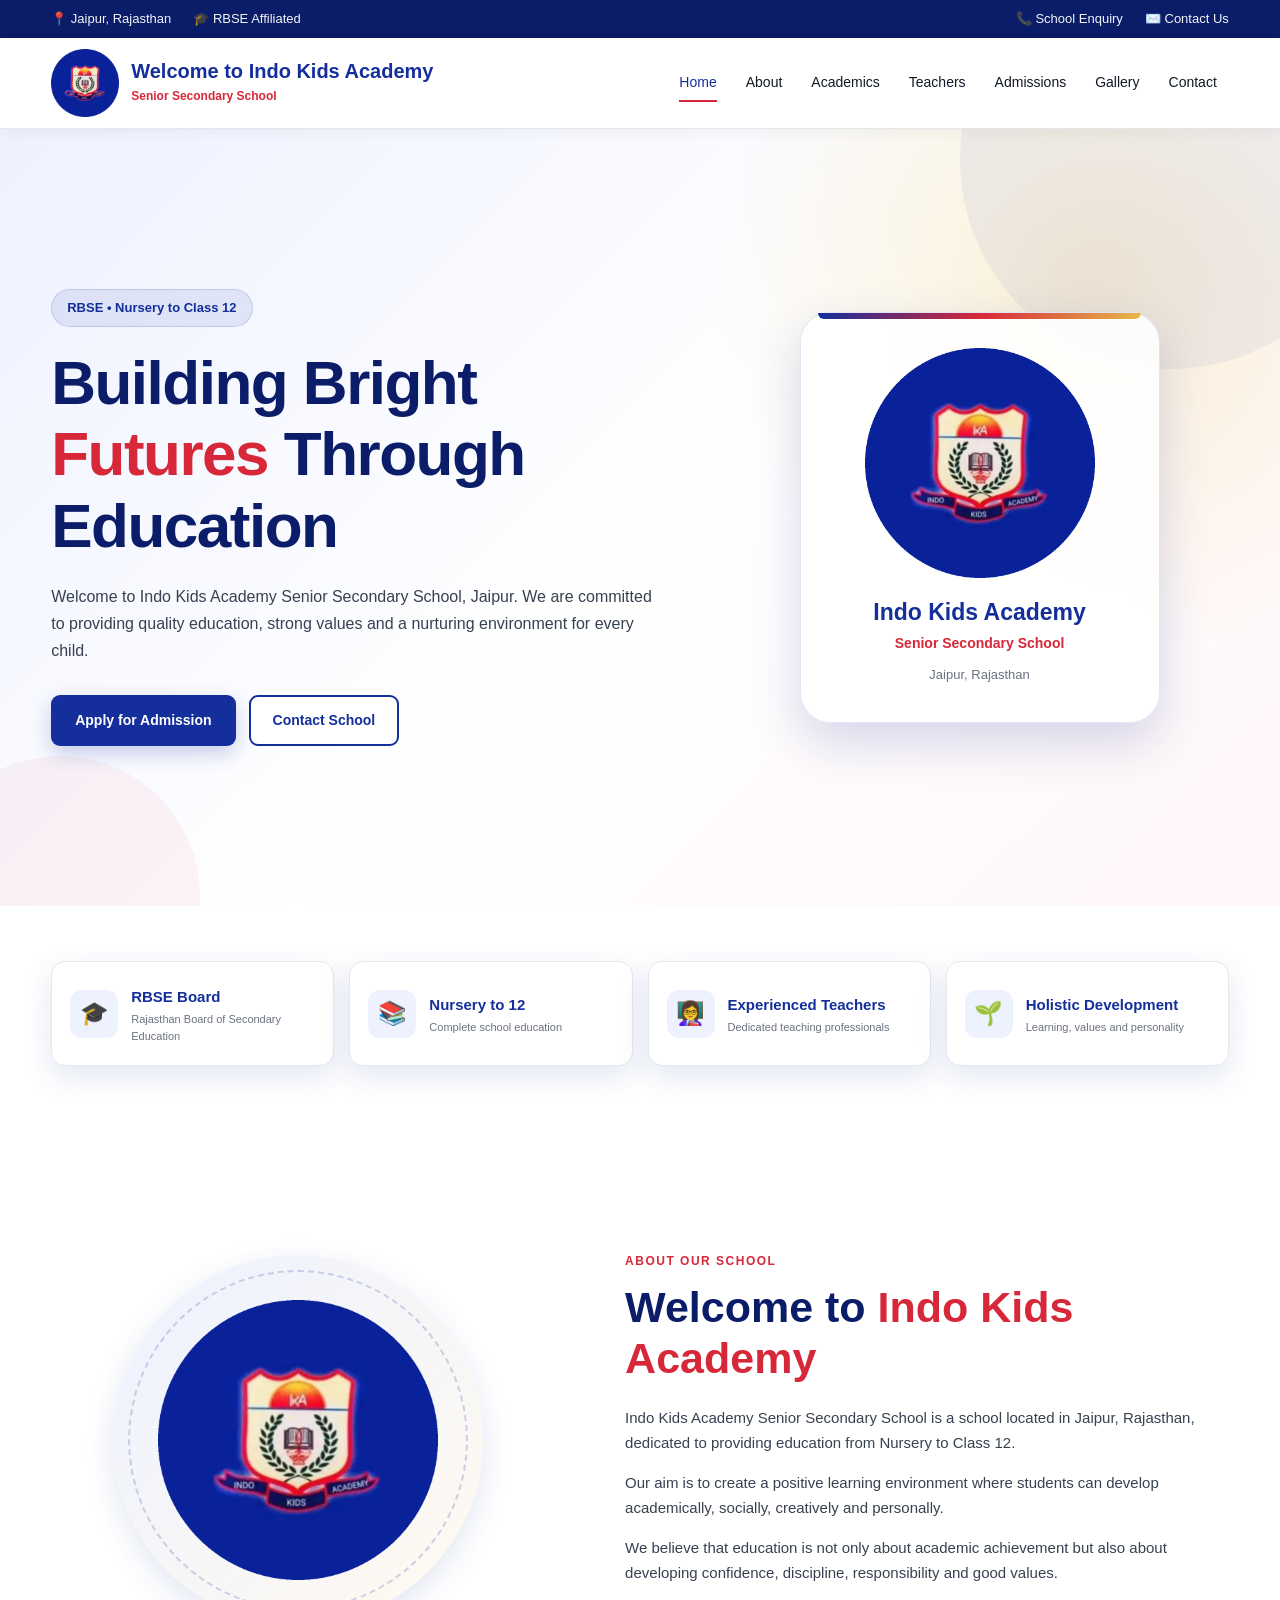
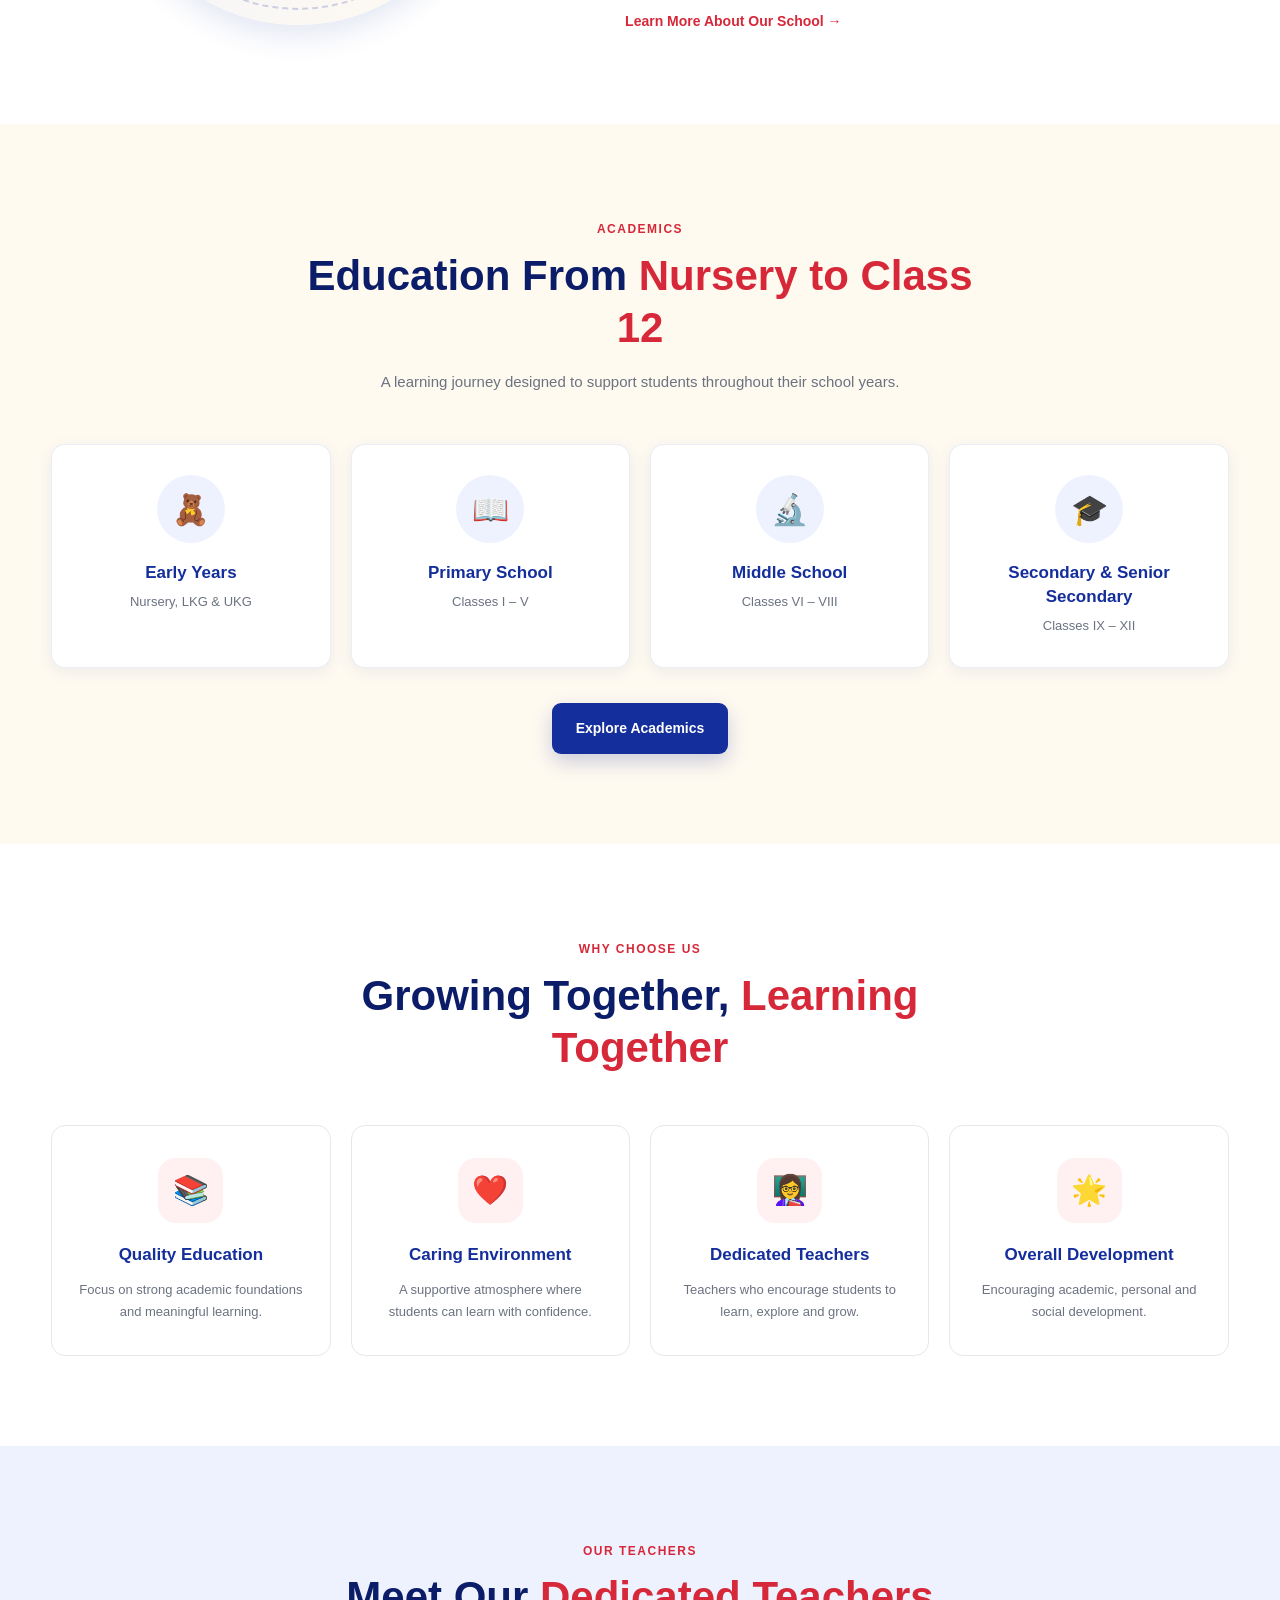
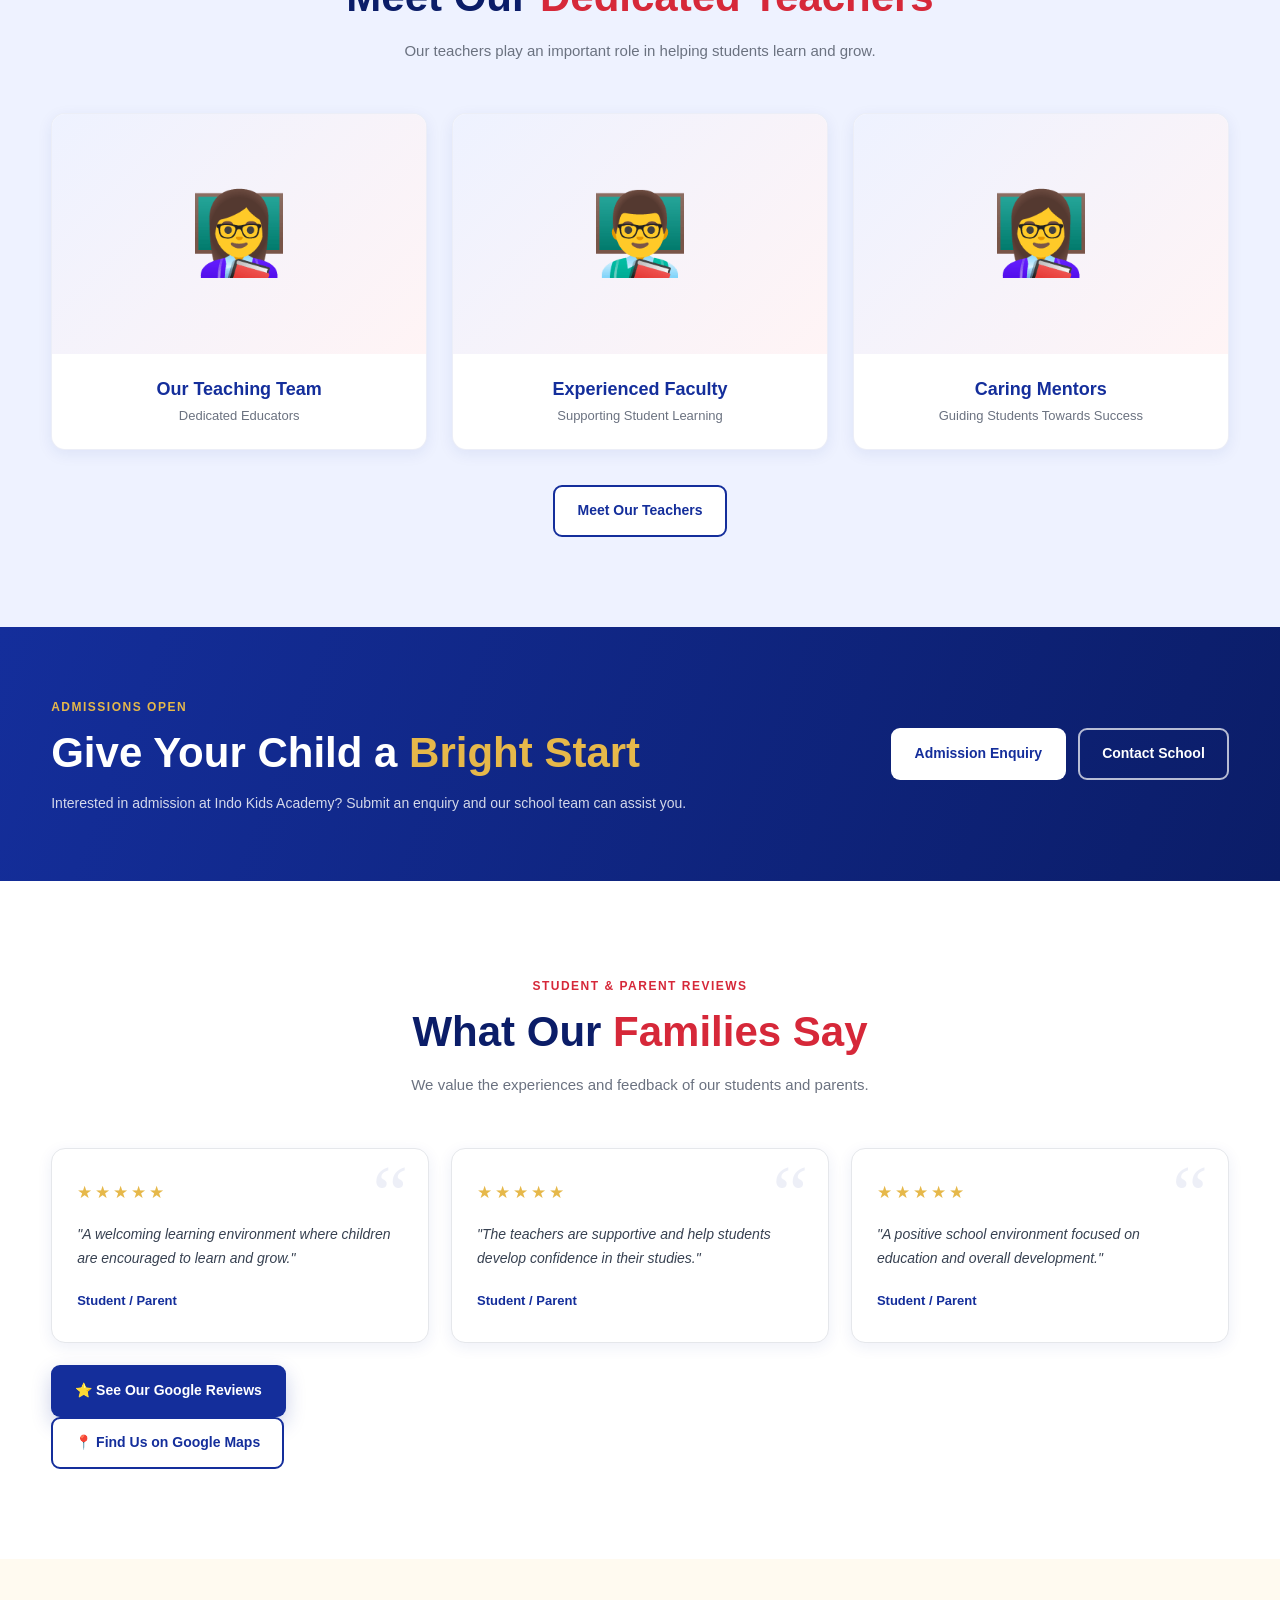
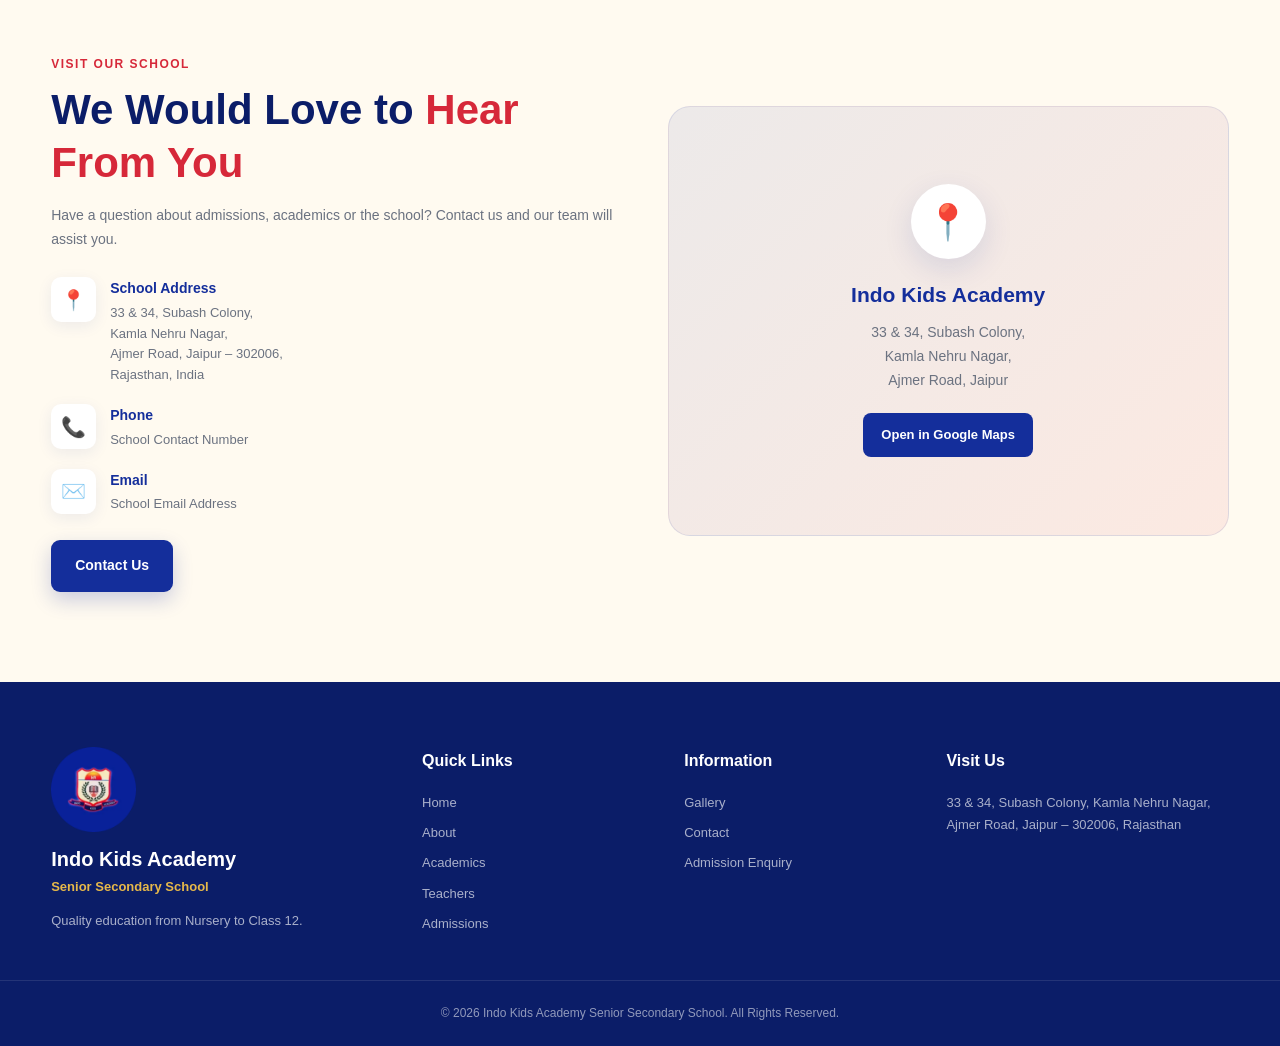
==== commit 5136aa32: "Update index.html" ====
--- a/index.html
+++ b/index.html
@@ -718,55 +718,89 @@
         </section>
 
 
-        <!-- =====================================================
-     GOOGLE REVIEWS
-====================================================== -->
-
-<section class="google-reviews-section">
-
-    <div class="container">
-
-        <div class="section-heading">
-
-            <span class="section-label">
-                GOOGLE REVIEWS
-            </span>
-
-            <h2>
-                What Our
-                <span>Families Say</span>
-            </h2>
-
-            <p>
-                We value the experiences and feedback of our
-                students and parents.
-            </p>
-
-        </div>
-
-
-        <div class="google-review-box">
-
-            <!-- Google Icon -->
-
-            <div class="google-review-icon">
-                G
-            </div>
-
-
-            <h3>
-                See Our Reviews on Google
-            </h3>
-
-
-            <p>
-                Read genuine reviews and feedback from
-                parents, students and visitors on our
-                Google Maps listing.
-            </p>
-
-
-            <div class="google-review-buttons">
+        <!-- =================================================
+             REVIEWS
+        ================================================== -->
+
+        <section class="reviews-preview">
+
+            <div class="container">
+
+                <div class="section-heading">
+
+                    <span class="section-label">
+                        STUDENT & PARENT REVIEWS
+                    </span>
+
+                    <h2>
+                        What Our
+                        <span>Families Say</span>
+                    </h2>
+
+                    <p>
+                        We value the experiences and feedback of our
+                        students and parents.
+                    </p>
+
+                </div>
+
+
+                <div class="reviews-grid">
+
+
+                    <div class="review-card">
+
+                        <div class="review-stars">
+                            ★★★★★
+                        </div>
+
+                        <p>
+                            "A welcoming learning environment where
+                            children are encouraged to learn and grow."
+                        </p>
+
+                        <h4>
+                            Student / Parent
+                        </h4>
+
+                    </div>
+
+
+                    <div class="review-card">
+
+                        <div class="review-stars">
+                            ★★★★★
+                        </div>
+
+                        <p>
+                            "The teachers are supportive and help students
+                            develop confidence in their studies."
+                        </p>
+
+                        <h4>
+                            Student / Parent
+                        </h4>
+
+                    </div>
+
+
+                    <div class="review-card">
+
+                        <div class="review-stars">
+                            ★★★★★
+                        </div>
+
+                        <p>
+                            "A positive school environment focused on
+                            education and overall development."
+                        </p>
+
+                        <h4>
+                            Student / Parent
+                        </h4>
+
+                    </div>
+                    <div class="google-review-buttons">
 
                 <a
                     href="https://www.google.com/maps/search/?api=1&query=Indo%20Kids%20Academy%20Senior%20Secondary%20School%2C%2033%20%26%2034%20Subash%20Colony%2C%20Kamla%20Nehru%20Nagar%2C%20Ajmer%20Road%2C%20Jaipur%20302006"
@@ -789,11 +823,12 @@
 
             </div>
 
-        </div>
-
-    </div>
-
-</section>
+
+                </div>
+
+            </div>
+
+        </section>
 
 
         <!-- =================================================
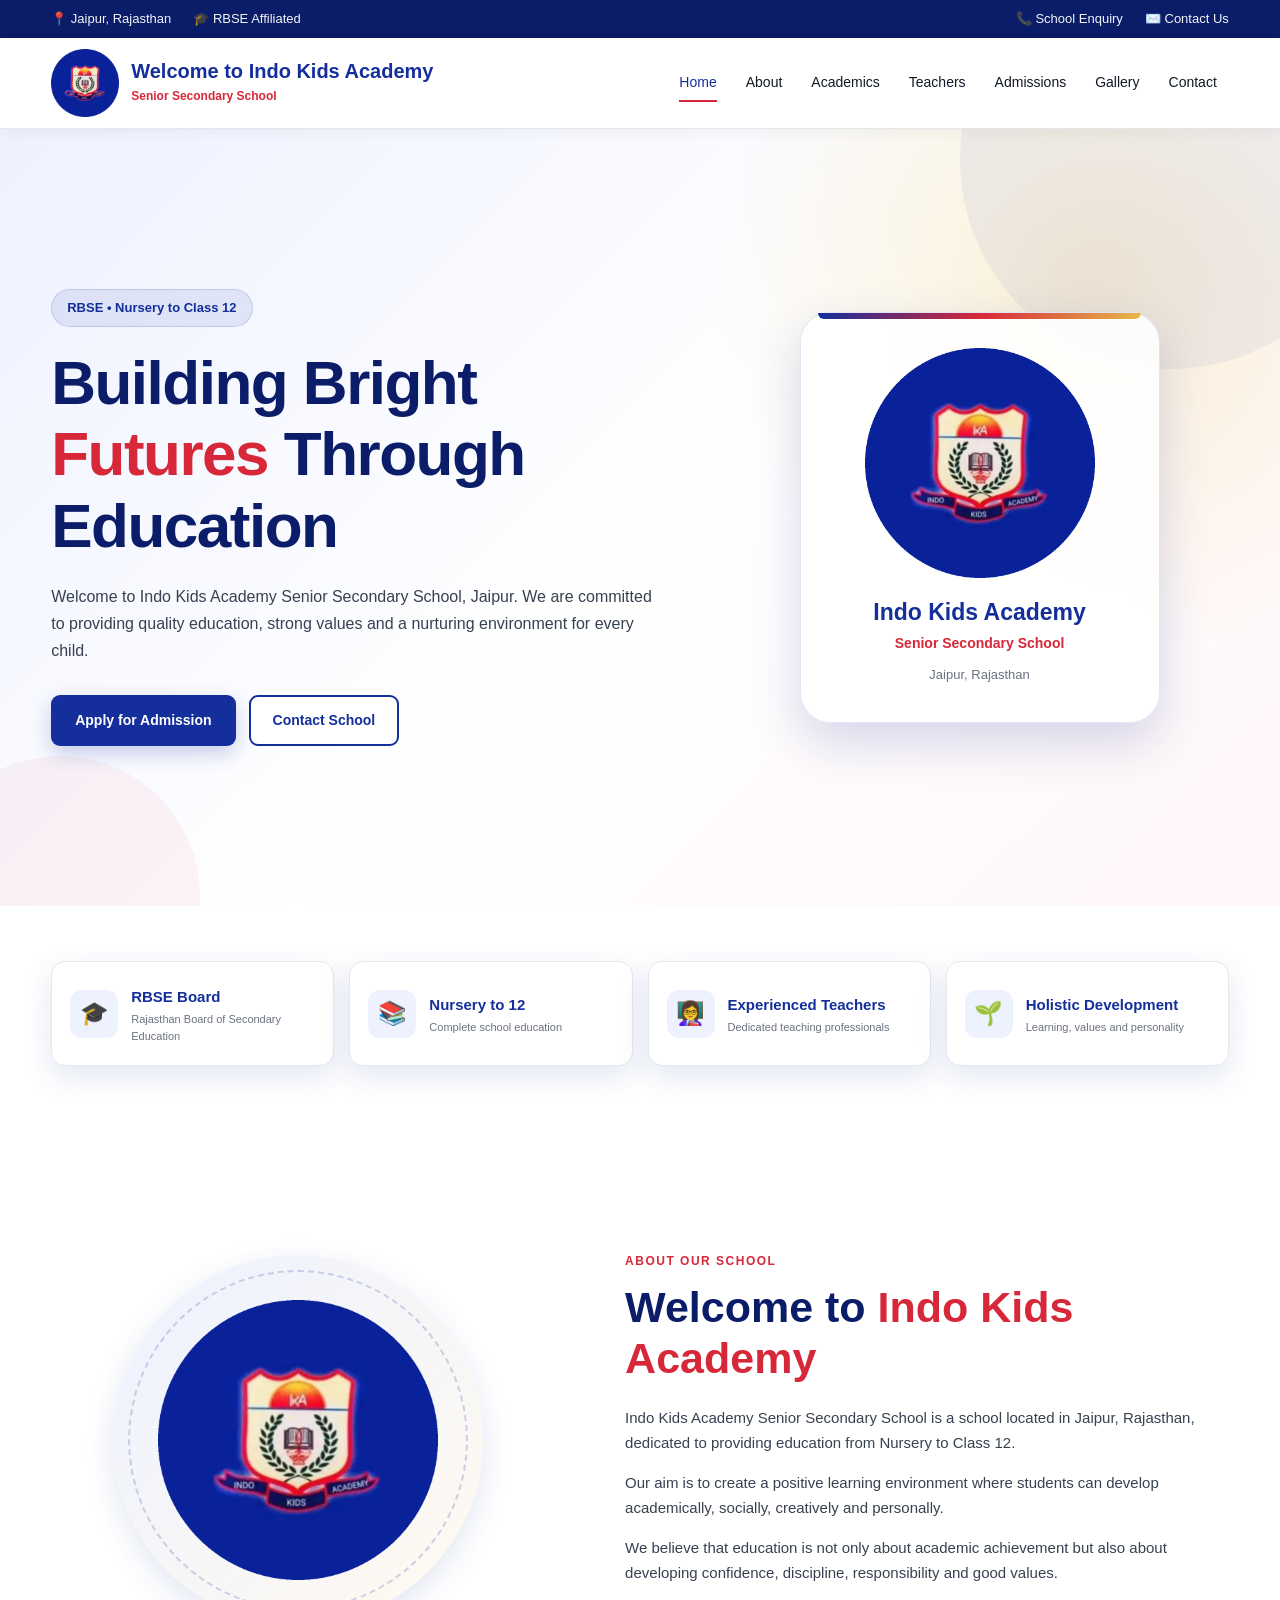
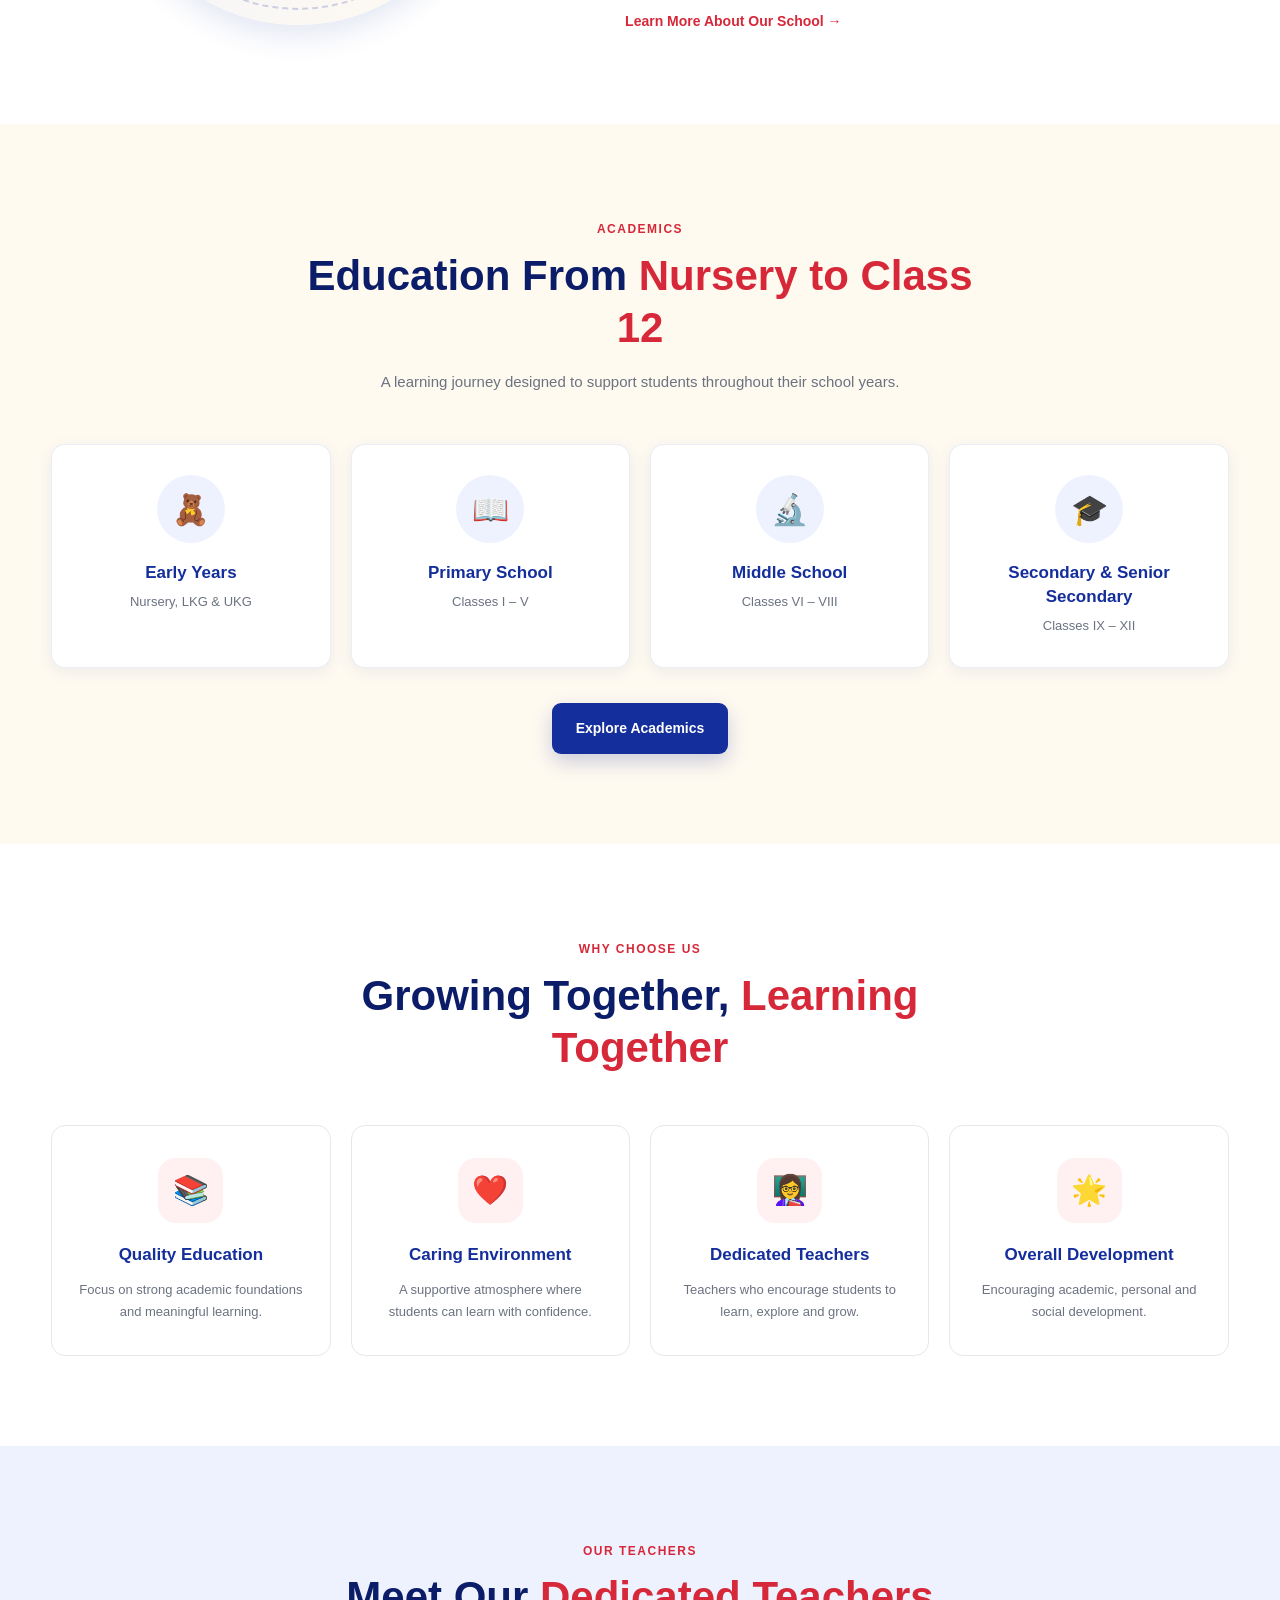
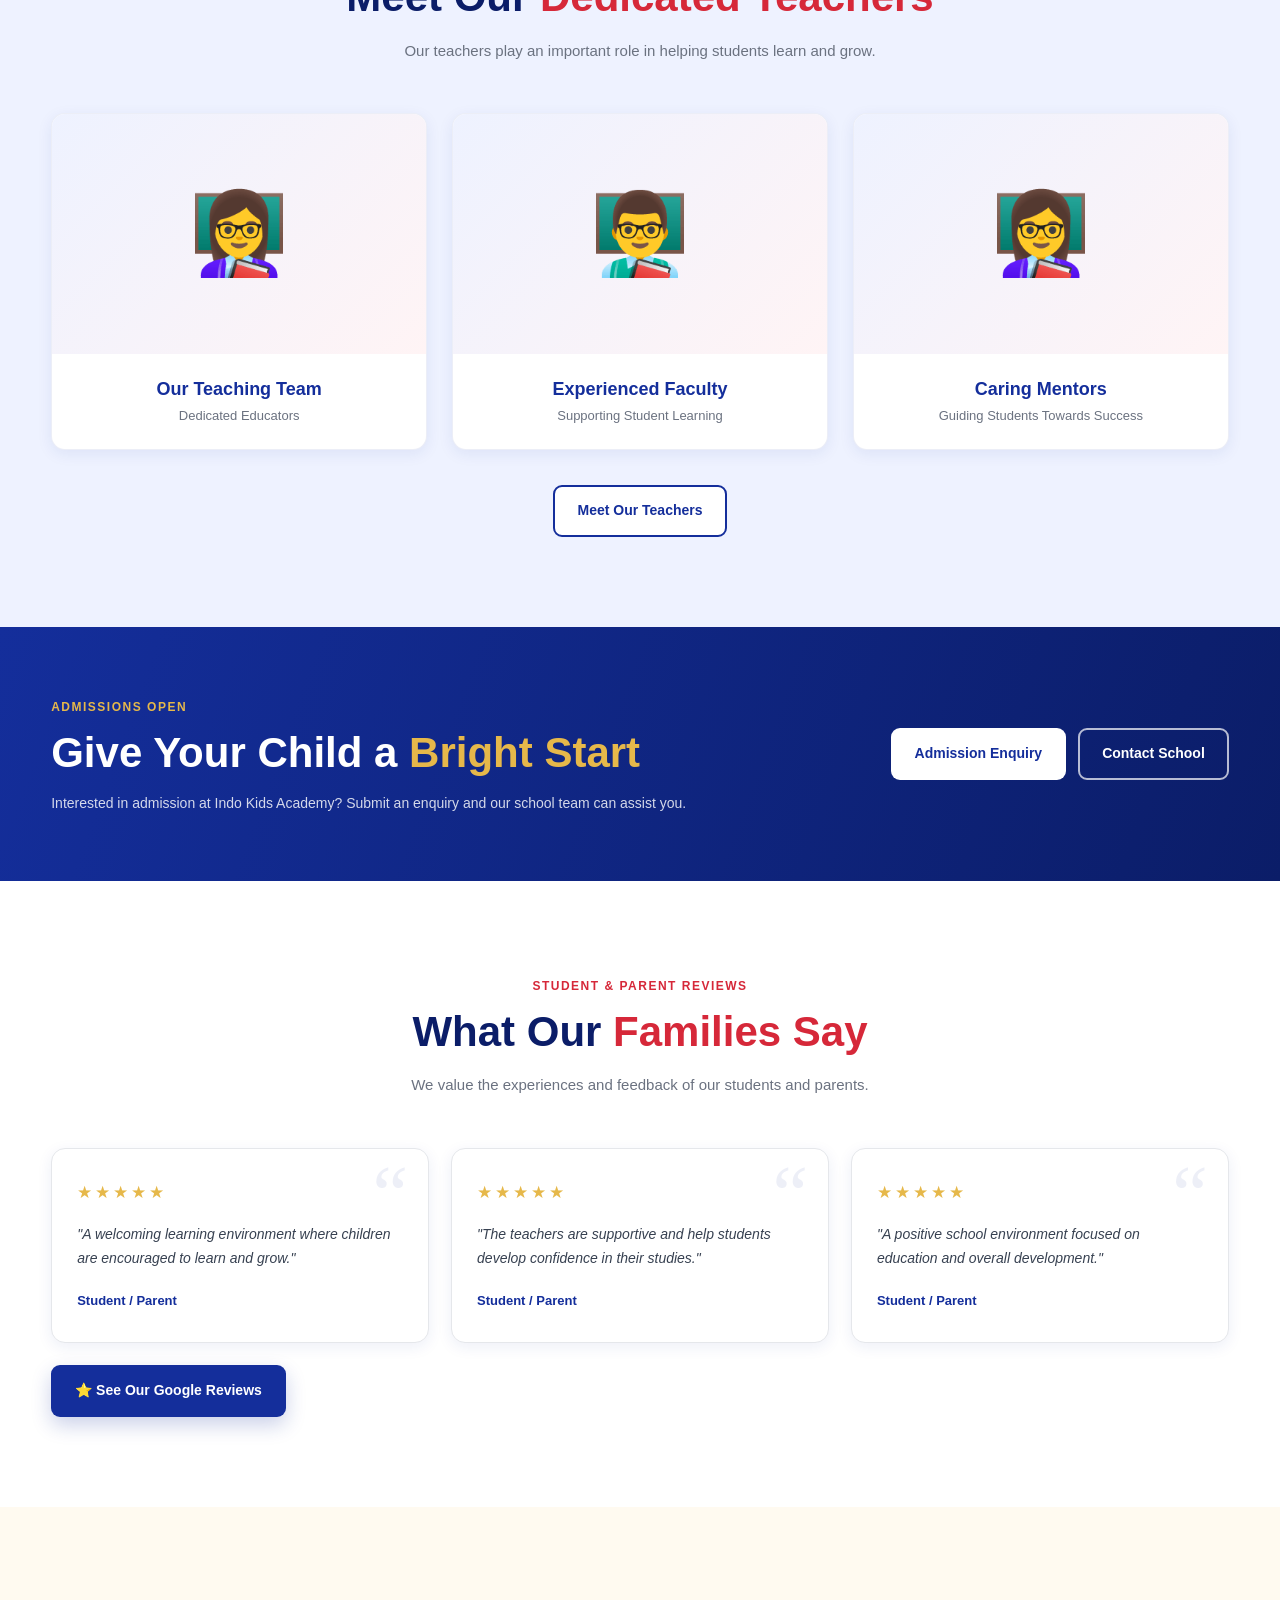
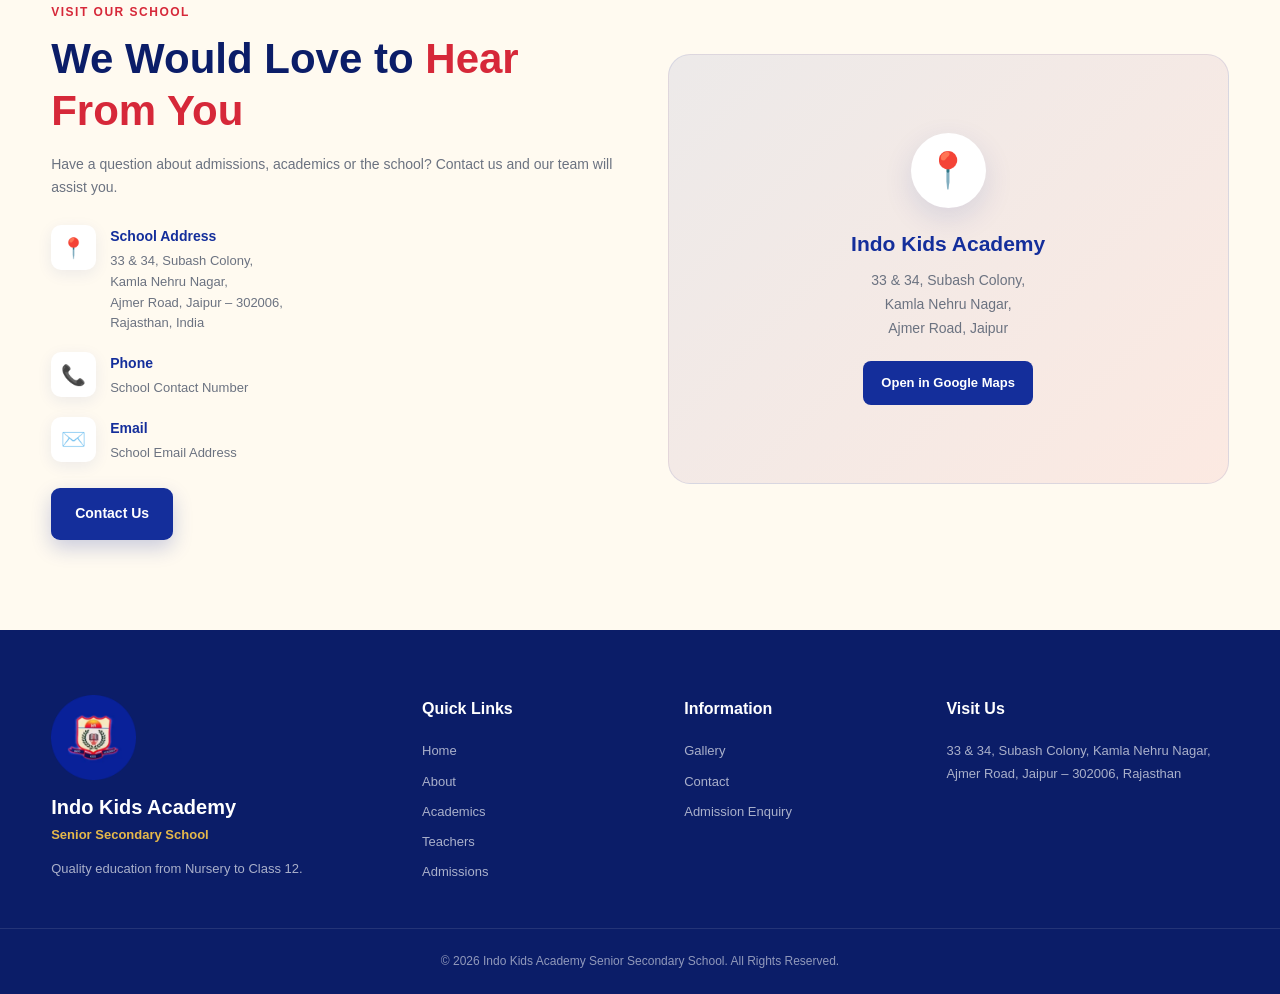
==== commit 02bbf300: "Update index.html" ====
--- a/index.html
+++ b/index.html
@@ -809,23 +809,9 @@
                     class="btn btn-primary"
                 >
                     ⭐ See Our Google Reviews
-                </a>
-
-
-                <a
-                    href="https://www.google.com/maps/search/?api=1&query=Indo%20Kids%20Academy%20Senior%20Secondary%20School%2C%2033%20%26%2034%20Subash%20Colony%2C%20Kamla%20Nehru%20Nagar%2C%20Ajmer%20Road%2C%20Jaipur%20302006"
-                    target="_blank"
-                    rel="noopener noreferrer"
-                    class="btn btn-secondary"
-                >
-                    📍 Find Us on Google Maps
-                </a>
-
-            </div>
-
-
-                </div>
-
+                </a> 
+            </div>
+            </div>
             </div>
 
         </section>
